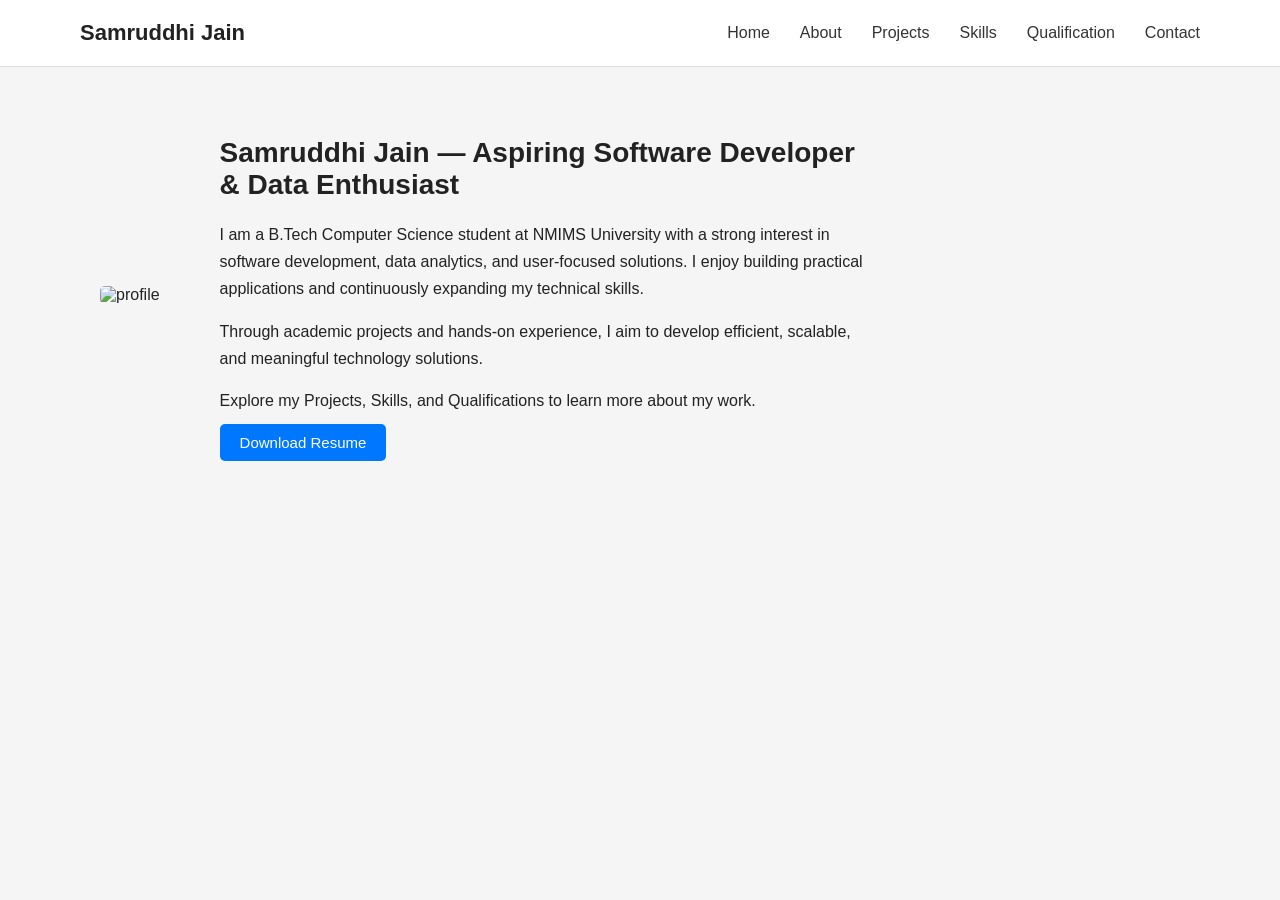
==== index.html @ 1a2d17b3 "Add files via upload" ====
<!DOCTYPE html>
<html>
<head>
<title>Samruddhi Jain Portfolio</title>
<link rel="stylesheet" href="style.css">
</head>

<body>

<!-- Navbar -->

<nav class="navbar">

<h2 class="logo">Samruddhi Jain</h2>

<ul class="nav-links">
<li><a href="index.html">Home</a></li>
<li><a href="about.html">About</a></li>
<li><a href="projects.html">Projects</a></li>
<li><a href="skills.html">Skills</a></li>
<li><a href="qualification.html">Qualification</a></li>
<li><a href="contact.html">Contact</a></li>
</ul>

</nav>


<!-- Home Section -->

<section class="home">

<div class="home-container">

<div class="profile-image">
<img src="profile.jpg" alt="profile">
</div>


<div class="intro">

<h1>Samruddhi Jain — Aspiring Software Developer & Data Enthusiast</h1>

<p>
I am a B.Tech Computer Science student at NMIMS University with a strong
interest in software development, data analytics, and user-focused solutions.
I enjoy building practical applications and continuously expanding my
technical skills.
</p>

<p>
Through academic projects and hands-on experience, I aim to develop efficient,
scalable, and meaningful technology solutions.
</p>

<p>
Explore my Projects, Skills, and Qualifications to learn more about my work.
</p>
<div class="resume-btn">

<a href="resume.pdf" download class="download-btn">
Download Resume
</a>

</div>

</div>

</div>

</section>

</body>
</html>
---- style.css ----
/* GLOBAL */

*{
margin:0;
padding:0;
box-sizing:border-box;
font-family: Arial, Helvetica, sans-serif;
}

body{
background:#f5f5f5;
color:#222;
}


/* NAVBAR */

.navbar{
display:flex;
justify-content:space-between;
align-items:center;
padding:20px 80px;
background:white;
border-bottom:1px solid #ddd;
}

.logo{
font-size:22px;
font-weight:bold;
}

.nav-links{
list-style:none;
display:flex;
gap:30px;
}

.nav-links a{
text-decoration:none;
color:#333;
font-size:16px;
transition:0.3s;
}

.nav-links a:hover{
color:#0077ff;
}



/* MAIN CONTAINER */

.container{
max-width:1000px;
margin:auto;
padding:60px 20px;
}



/* HOME SECTION */

.home{
padding:70px 100px;
}

.home-container{
display:flex;
align-items:center;
gap:60px;
}


/* PROFILE IMAGE */

.profile-image img{
width:280px;
border-radius:5px;
}



/* INTRO TEXT */

.intro{
max-width:650px;
}

.intro h1{
font-size:28px;
margin-bottom:20px;
}

.intro p{
margin-bottom:15px;
line-height:1.7;
}



/* RESUME BUTTON */

.resume-btn{
margin-top:20px;
}

.download-btn{
background:#0077ff;
color:white;
padding:10px 20px;
text-decoration:none;
border-radius:5px;
font-size:15px;
transition:0.3s;
}

.download-btn:hover{
background:#005fd1;
}



/* PROJECT GRID */

.project-grid{
display:grid;
grid-template-columns:repeat(auto-fit,minmax(300px,1fr));
gap:30px;
margin-top:30px;
}


/* PROJECT CARD */

.project-card{
background:white;
padding:25px;
border-radius:10px;
box-shadow:0 5px 15px rgba(0,0,0,0.1);
transition:0.3s;
cursor:pointer;
}

.project-card:hover{
transform:translateY(-6px);
}



/* PROJECT POPUP */

.popup{
display:none;
position:fixed;
top:0;
left:0;
width:100%;
height:100%;
background:rgba(0,0,0,0.6);
justify-content:center;
align-items:center;
}

.popup-content{
background:white;
padding:40px;
width:600px;
border-radius:10px;
box-shadow:0 10px 30px rgba(0,0,0,0.2);
}

.close{
float:right;
font-size:20px;
cursor:pointer;
}



/* SKILLS LIST */

.skills-list{
margin-top:20px;
}

.skills-list li{
margin-bottom:10px;
line-height:1.6;
}



/* CONTACT ICONS */

.contact-icons{
display:flex;
gap:40px;
font-size:40px;
margin-top:20px;
margin-bottom:20px;
}

.contact-icons a{
color:black;
text-decoration:none;
transition:0.3s;
}

.contact-icons a:hover{
color:#0077ff;
transform:scale(1.1);
}



/* QUALIFICATION SECTION */

.container h3{
margin-top:20px;
margin-bottom:10px;
}

.container p{
line-height:1.7;
margin-bottom:10px;
}



/* MOBILE RESPONSIVE */

@media(max-width:900px){

.home-container{
flex-direction:column;
text-align:center;
}

.profile-image img{
width:220px;
}

.navbar{
flex-direction:column;
gap:10px;
}

.nav-links{
flex-wrap:wrap;
justify-content:center;
}

}
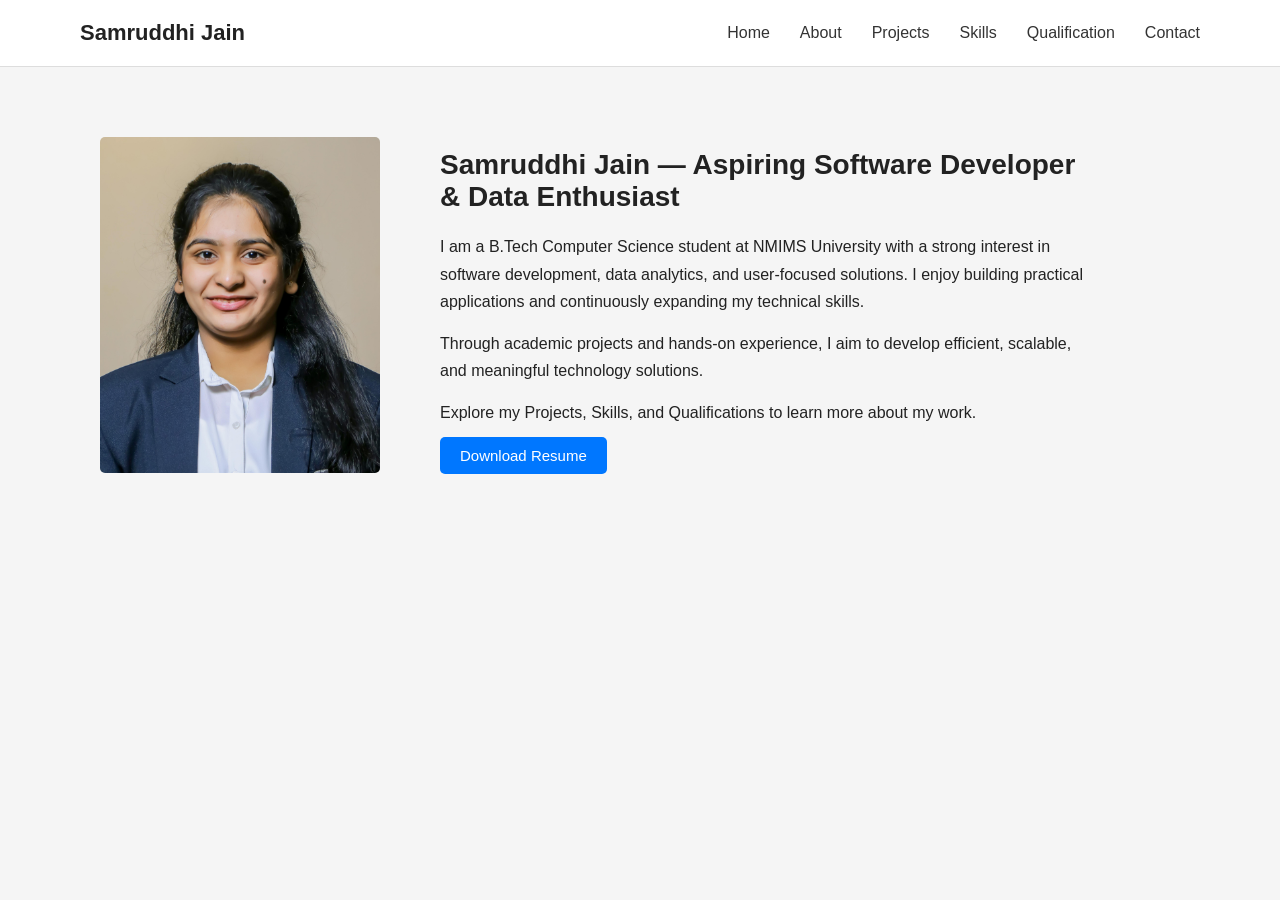
==== commit 7a86e9a2: "first commit" ====
--- a/index.html
+++ b/index.html
@@ -1,73 +1,73 @@
-<!DOCTYPE html>
-<html>
-<head>
-<title>Samruddhi Jain Portfolio</title>
-<link rel="stylesheet" href="style.css">
-</head>
-
-<body>
-
-<!-- Navbar -->
-
-<nav class="navbar">
-
-<h2 class="logo">Samruddhi Jain</h2>
-
-<ul class="nav-links">
-<li><a href="index.html">Home</a></li>
-<li><a href="about.html">About</a></li>
-<li><a href="projects.html">Projects</a></li>
-<li><a href="skills.html">Skills</a></li>
-<li><a href="qualification.html">Qualification</a></li>
-<li><a href="contact.html">Contact</a></li>
-</ul>
-
-</nav>
-
-
-<!-- Home Section -->
-
-<section class="home">
-
-<div class="home-container">
-
-<div class="profile-image">
-<img src="profile.jpg" alt="profile">
-</div>
-
-
-<div class="intro">
-
-<h1>Samruddhi Jain — Aspiring Software Developer & Data Enthusiast</h1>
-
-<p>
-I am a B.Tech Computer Science student at NMIMS University with a strong
-interest in software development, data analytics, and user-focused solutions.
-I enjoy building practical applications and continuously expanding my
-technical skills.
-</p>
-
-<p>
-Through academic projects and hands-on experience, I aim to develop efficient,
-scalable, and meaningful technology solutions.
-</p>
-
-<p>
-Explore my Projects, Skills, and Qualifications to learn more about my work.
-</p>
-<div class="resume-btn">
-
-<a href="resume.pdf" download class="download-btn">
-Download Resume
-</a>
-
-</div>
-
-</div>
-
-</div>
-
-</section>
-
-</body>
+<!DOCTYPE html>
+<html>
+<head>
+<title>Samruddhi Jain Portfolio</title>
+<link rel="stylesheet" href="style.css">
+</head>
+
+<body>
+
+<!-- Navbar -->
+
+<nav class="navbar">
+
+<h2 class="logo">Samruddhi Jain</h2>
+
+<ul class="nav-links">
+<li><a href="index.html">Home</a></li>
+<li><a href="about.html">About</a></li>
+<li><a href="projects.html">Projects</a></li>
+<li><a href="skills.html">Skills</a></li>
+<li><a href="qualification.html">Qualification</a></li>
+<li><a href="contact.html">Contact</a></li>
+</ul>
+
+</nav>
+
+
+<!-- Home Section -->
+
+<section class="home">
+
+<div class="home-container">
+
+<!-- ✅ Correct Image Placement -->
+<div class="profile-image">
+<img src="images/profile.jpg" alt="profile">
+</div>
+
+
+<div class="intro">
+
+<h1>Samruddhi Jain — Aspiring Software Developer & Data Enthusiast</h1>
+
+<p>
+I am a B.Tech Computer Science student at NMIMS University with a strong
+interest in software development, data analytics, and user-focused solutions.
+I enjoy building practical applications and continuously expanding my
+technical skills.
+</p>
+
+<p>
+Through academic projects and hands-on experience, I aim to develop efficient,
+scalable, and meaningful technology solutions.
+</p>
+
+<p>
+Explore my Projects, Skills, and Qualifications to learn more about my work.
+</p>
+
+<div class="resume-btn">
+<a href="resume.pdf" download class="download-btn">
+Download Resume
+</a>
+</div>
+
+</div>
+
+</div>
+
+</section>
+
+</body>
 </html>
--- a/style.css
+++ b/style.css
@@ -1,253 +1,253 @@
-/* GLOBAL */
-
-*{
-margin:0;
-padding:0;
-box-sizing:border-box;
-font-family: Arial, Helvetica, sans-serif;
-}
-
-body{
-background:#f5f5f5;
-color:#222;
-}
-
-
-/* NAVBAR */
-
-.navbar{
-display:flex;
-justify-content:space-between;
-align-items:center;
-padding:20px 80px;
-background:white;
-border-bottom:1px solid #ddd;
-}
-
-.logo{
-font-size:22px;
-font-weight:bold;
-}
-
-.nav-links{
-list-style:none;
-display:flex;
-gap:30px;
-}
-
-.nav-links a{
-text-decoration:none;
-color:#333;
-font-size:16px;
-transition:0.3s;
-}
-
-.nav-links a:hover{
-color:#0077ff;
-}
-
-
-
-/* MAIN CONTAINER */
-
-.container{
-max-width:1000px;
-margin:auto;
-padding:60px 20px;
-}
-
-
-
-/* HOME SECTION */
-
-.home{
-padding:70px 100px;
-}
-
-.home-container{
-display:flex;
-align-items:center;
-gap:60px;
-}
-
-
-/* PROFILE IMAGE */
-
-.profile-image img{
-width:280px;
-border-radius:5px;
-}
-
-
-
-/* INTRO TEXT */
-
-.intro{
-max-width:650px;
-}
-
-.intro h1{
-font-size:28px;
-margin-bottom:20px;
-}
-
-.intro p{
-margin-bottom:15px;
-line-height:1.7;
-}
-
-
-
-/* RESUME BUTTON */
-
-.resume-btn{
-margin-top:20px;
-}
-
-.download-btn{
-background:#0077ff;
-color:white;
-padding:10px 20px;
-text-decoration:none;
-border-radius:5px;
-font-size:15px;
-transition:0.3s;
-}
-
-.download-btn:hover{
-background:#005fd1;
-}
-
-
-
-/* PROJECT GRID */
-
-.project-grid{
-display:grid;
-grid-template-columns:repeat(auto-fit,minmax(300px,1fr));
-gap:30px;
-margin-top:30px;
-}
-
-
-/* PROJECT CARD */
-
-.project-card{
-background:white;
-padding:25px;
-border-radius:10px;
-box-shadow:0 5px 15px rgba(0,0,0,0.1);
-transition:0.3s;
-cursor:pointer;
-}
-
-.project-card:hover{
-transform:translateY(-6px);
-}
-
-
-
-/* PROJECT POPUP */
-
-.popup{
-display:none;
-position:fixed;
-top:0;
-left:0;
-width:100%;
-height:100%;
-background:rgba(0,0,0,0.6);
-justify-content:center;
-align-items:center;
-}
-
-.popup-content{
-background:white;
-padding:40px;
-width:600px;
-border-radius:10px;
-box-shadow:0 10px 30px rgba(0,0,0,0.2);
-}
-
-.close{
-float:right;
-font-size:20px;
-cursor:pointer;
-}
-
-
-
-/* SKILLS LIST */
-
-.skills-list{
-margin-top:20px;
-}
-
-.skills-list li{
-margin-bottom:10px;
-line-height:1.6;
-}
-
-
-
-/* CONTACT ICONS */
-
-.contact-icons{
-display:flex;
-gap:40px;
-font-size:40px;
-margin-top:20px;
-margin-bottom:20px;
-}
-
-.contact-icons a{
-color:black;
-text-decoration:none;
-transition:0.3s;
-}
-
-.contact-icons a:hover{
-color:#0077ff;
-transform:scale(1.1);
-}
-
-
-
-/* QUALIFICATION SECTION */
-
-.container h3{
-margin-top:20px;
-margin-bottom:10px;
-}
-
-.container p{
-line-height:1.7;
-margin-bottom:10px;
-}
-
-
-
-/* MOBILE RESPONSIVE */
-
-@media(max-width:900px){
-
-.home-container{
-flex-direction:column;
-text-align:center;
-}
-
-.profile-image img{
-width:220px;
-}
-
-.navbar{
-flex-direction:column;
-gap:10px;
-}
-
-.nav-links{
-flex-wrap:wrap;
-justify-content:center;
-}
-
+/* GLOBAL */
+
+*{
+margin:0;
+padding:0;
+box-sizing:border-box;
+font-family: Arial, Helvetica, sans-serif;
+}
+
+body{
+background:#f5f5f5;
+color:#222;
+}
+
+
+/* NAVBAR */
+
+.navbar{
+display:flex;
+justify-content:space-between;
+align-items:center;
+padding:20px 80px;
+background:white;
+border-bottom:1px solid #ddd;
+}
+
+.logo{
+font-size:22px;
+font-weight:bold;
+}
+
+.nav-links{
+list-style:none;
+display:flex;
+gap:30px;
+}
+
+.nav-links a{
+text-decoration:none;
+color:#333;
+font-size:16px;
+transition:0.3s;
+}
+
+.nav-links a:hover{
+color:#0077ff;
+}
+
+
+
+/* MAIN CONTAINER */
+
+.container{
+max-width:1000px;
+margin:auto;
+padding:60px 20px;
+}
+
+
+
+/* HOME SECTION */
+
+.home{
+padding:70px 100px;
+}
+
+.home-container{
+display:flex;
+align-items:center;
+gap:60px;
+}
+
+
+/* PROFILE IMAGE */
+
+.profile-image img{
+width:280px;
+border-radius:5px;
+}
+
+
+
+/* INTRO TEXT */
+
+.intro{
+max-width:650px;
+}
+
+.intro h1{
+font-size:28px;
+margin-bottom:20px;
+}
+
+.intro p{
+margin-bottom:15px;
+line-height:1.7;
+}
+
+
+
+/* RESUME BUTTON */
+
+.resume-btn{
+margin-top:20px;
+}
+
+.download-btn{
+background:#0077ff;
+color:white;
+padding:10px 20px;
+text-decoration:none;
+border-radius:5px;
+font-size:15px;
+transition:0.3s;
+}
+
+.download-btn:hover{
+background:#005fd1;
+}
+
+
+
+/* PROJECT GRID */
+
+.project-grid{
+display:grid;
+grid-template-columns:repeat(auto-fit,minmax(300px,1fr));
+gap:30px;
+margin-top:30px;
+}
+
+
+/* PROJECT CARD */
+
+.project-card{
+background:white;
+padding:25px;
+border-radius:10px;
+box-shadow:0 5px 15px rgba(0,0,0,0.1);
+transition:0.3s;
+cursor:pointer;
+}
+
+.project-card:hover{
+transform:translateY(-6px);
+}
+
+
+
+/* PROJECT POPUP */
+
+.popup{
+display:none;
+position:fixed;
+top:0;
+left:0;
+width:100%;
+height:100%;
+background:rgba(0,0,0,0.6);
+justify-content:center;
+align-items:center;
+}
+
+.popup-content{
+background:white;
+padding:40px;
+width:600px;
+border-radius:10px;
+box-shadow:0 10px 30px rgba(0,0,0,0.2);
+}
+
+.close{
+float:right;
+font-size:20px;
+cursor:pointer;
+}
+
+
+
+/* SKILLS LIST */
+
+.skills-list{
+margin-top:20px;
+}
+
+.skills-list li{
+margin-bottom:10px;
+line-height:1.6;
+}
+
+
+
+/* CONTACT ICONS */
+
+.contact-icons{
+display:flex;
+gap:40px;
+font-size:40px;
+margin-top:20px;
+margin-bottom:20px;
+}
+
+.contact-icons a{
+color:black;
+text-decoration:none;
+transition:0.3s;
+}
+
+.contact-icons a:hover{
+color:#0077ff;
+transform:scale(1.1);
+}
+
+
+
+/* QUALIFICATION SECTION */
+
+.container h3{
+margin-top:20px;
+margin-bottom:10px;
+}
+
+.container p{
+line-height:1.7;
+margin-bottom:10px;
+}
+
+
+
+/* MOBILE RESPONSIVE */
+
+@media(max-width:900px){
+
+.home-container{
+flex-direction:column;
+text-align:center;
+}
+
+.profile-image img{
+width:220px;
+}
+
+.navbar{
+flex-direction:column;
+gap:10px;
+}
+
+.nav-links{
+flex-wrap:wrap;
+justify-content:center;
+}
+
 }
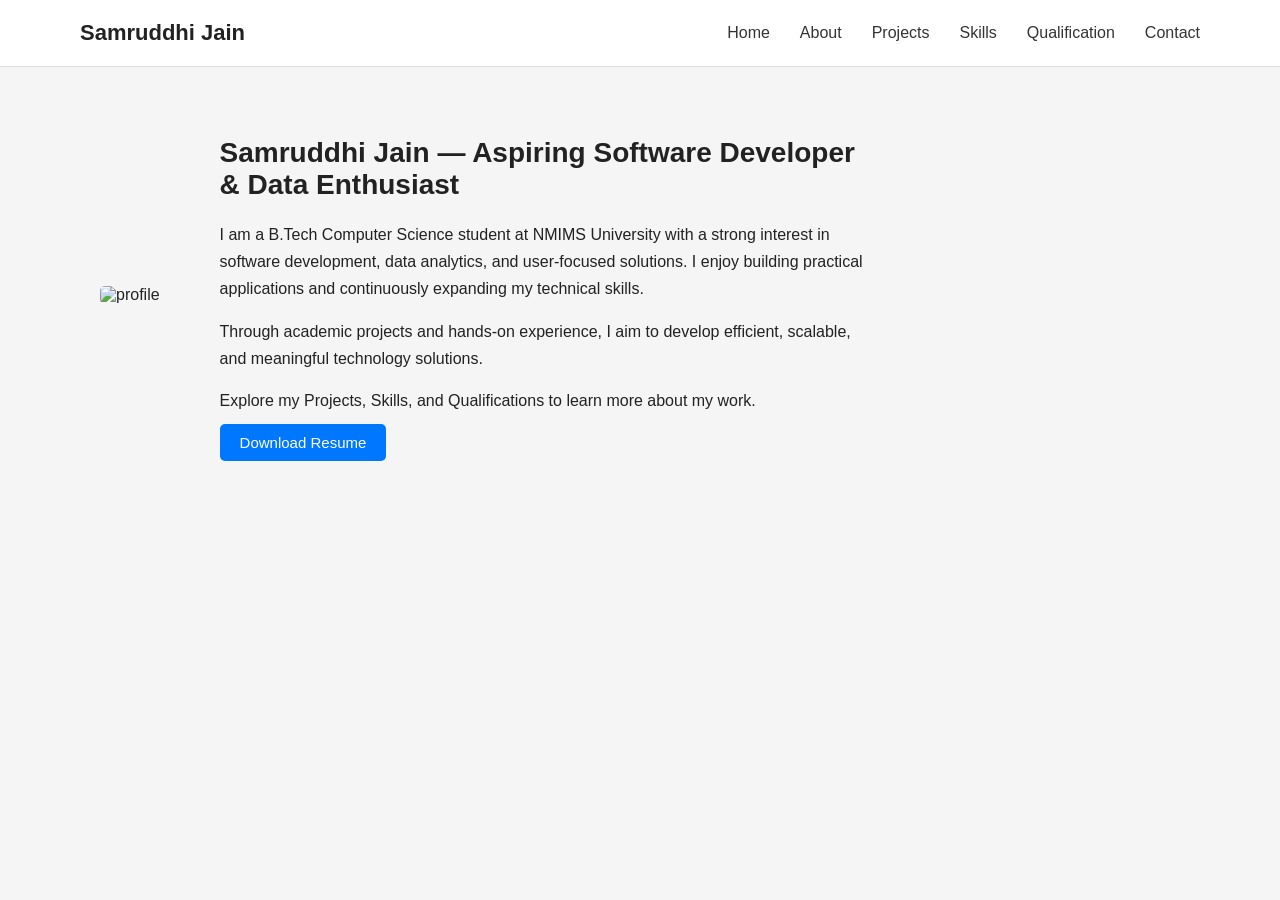
==== commit 61fdc058: "Merge branch 'main' of https://github.com/samruddhijain1/portfolio" ====
--- a/index.html
+++ b/index.html
@@ -1,73 +1,73 @@
-<!DOCTYPE html>
-<html>
-<head>
-<title>Samruddhi Jain Portfolio</title>
-<link rel="stylesheet" href="style.css">
-</head>
-
-<body>
-
-<!-- Navbar -->
-
-<nav class="navbar">
-
-<h2 class="logo">Samruddhi Jain</h2>
-
-<ul class="nav-links">
-<li><a href="index.html">Home</a></li>
-<li><a href="about.html">About</a></li>
-<li><a href="projects.html">Projects</a></li>
-<li><a href="skills.html">Skills</a></li>
-<li><a href="qualification.html">Qualification</a></li>
-<li><a href="contact.html">Contact</a></li>
-</ul>
-
-</nav>
-
-
-<!-- Home Section -->
-
-<section class="home">
-
-<div class="home-container">
-
-<!-- ✅ Correct Image Placement -->
-<div class="profile-image">
-<img src="images/profile.jpg" alt="profile">
-</div>
-
-
-<div class="intro">
-
-<h1>Samruddhi Jain — Aspiring Software Developer & Data Enthusiast</h1>
-
-<p>
-I am a B.Tech Computer Science student at NMIMS University with a strong
-interest in software development, data analytics, and user-focused solutions.
-I enjoy building practical applications and continuously expanding my
-technical skills.
-</p>
-
-<p>
-Through academic projects and hands-on experience, I aim to develop efficient,
-scalable, and meaningful technology solutions.
-</p>
-
-<p>
-Explore my Projects, Skills, and Qualifications to learn more about my work.
-</p>
-
-<div class="resume-btn">
-<a href="resume.pdf" download class="download-btn">
-Download Resume
-</a>
-</div>
-
-</div>
-
-</div>
-
-</section>
-
-</body>
+<!DOCTYPE html>
+<html>
+<head>
+<title>Samruddhi Jain Portfolio</title>
+<link rel="stylesheet" href="style.css">
+</head>
+
+<body>
+
+<!-- Navbar -->
+
+<nav class="navbar">
+
+<h2 class="logo">Samruddhi Jain</h2>
+
+<ul class="nav-links">
+<li><a href="index.html">Home</a></li>
+<li><a href="about.html">About</a></li>
+<li><a href="projects.html">Projects</a></li>
+<li><a href="skills.html">Skills</a></li>
+<li><a href="qualification.html">Qualification</a></li>
+<li><a href="contact.html">Contact</a></li>
+</ul>
+
+</nav>
+
+
+<!-- Home Section -->
+
+<section class="home">
+
+<div class="home-container">
+
+<div class="profile-image">
+<img src="profile.jpg" alt="profile">
+</div>
+
+
+<div class="intro">
+
+<h1>Samruddhi Jain — Aspiring Software Developer & Data Enthusiast</h1>
+
+<p>
+I am a B.Tech Computer Science student at NMIMS University with a strong
+interest in software development, data analytics, and user-focused solutions.
+I enjoy building practical applications and continuously expanding my
+technical skills.
+</p>
+
+<p>
+Through academic projects and hands-on experience, I aim to develop efficient,
+scalable, and meaningful technology solutions.
+</p>
+
+<p>
+Explore my Projects, Skills, and Qualifications to learn more about my work.
+</p>
+<div class="resume-btn">
+
+<a href="resume.pdf" download class="download-btn">
+Download Resume
+</a>
+
+</div>
+
+</div>
+
+</div>
+
+</section>
+
+</body>
 </html>
--- a/style.css
+++ b/style.css
@@ -1,253 +1,253 @@
-/* GLOBAL */
-
-*{
-margin:0;
-padding:0;
-box-sizing:border-box;
-font-family: Arial, Helvetica, sans-serif;
-}
-
-body{
-background:#f5f5f5;
-color:#222;
-}
-
-
-/* NAVBAR */
-
-.navbar{
-display:flex;
-justify-content:space-between;
-align-items:center;
-padding:20px 80px;
-background:white;
-border-bottom:1px solid #ddd;
-}
-
-.logo{
-font-size:22px;
-font-weight:bold;
-}
-
-.nav-links{
-list-style:none;
-display:flex;
-gap:30px;
-}
-
-.nav-links a{
-text-decoration:none;
-color:#333;
-font-size:16px;
-transition:0.3s;
-}
-
-.nav-links a:hover{
-color:#0077ff;
-}
-
-
-
-/* MAIN CONTAINER */
-
-.container{
-max-width:1000px;
-margin:auto;
-padding:60px 20px;
-}
-
-
-
-/* HOME SECTION */
-
-.home{
-padding:70px 100px;
-}
-
-.home-container{
-display:flex;
-align-items:center;
-gap:60px;
-}
-
-
-/* PROFILE IMAGE */
-
-.profile-image img{
-width:280px;
-border-radius:5px;
-}
-
-
-
-/* INTRO TEXT */
-
-.intro{
-max-width:650px;
-}
-
-.intro h1{
-font-size:28px;
-margin-bottom:20px;
-}
-
-.intro p{
-margin-bottom:15px;
-line-height:1.7;
-}
-
-
-
-/* RESUME BUTTON */
-
-.resume-btn{
-margin-top:20px;
-}
-
-.download-btn{
-background:#0077ff;
-color:white;
-padding:10px 20px;
-text-decoration:none;
-border-radius:5px;
-font-size:15px;
-transition:0.3s;
-}
-
-.download-btn:hover{
-background:#005fd1;
-}
-
-
-
-/* PROJECT GRID */
-
-.project-grid{
-display:grid;
-grid-template-columns:repeat(auto-fit,minmax(300px,1fr));
-gap:30px;
-margin-top:30px;
-}
-
-
-/* PROJECT CARD */
-
-.project-card{
-background:white;
-padding:25px;
-border-radius:10px;
-box-shadow:0 5px 15px rgba(0,0,0,0.1);
-transition:0.3s;
-cursor:pointer;
-}
-
-.project-card:hover{
-transform:translateY(-6px);
-}
-
-
-
-/* PROJECT POPUP */
-
-.popup{
-display:none;
-position:fixed;
-top:0;
-left:0;
-width:100%;
-height:100%;
-background:rgba(0,0,0,0.6);
-justify-content:center;
-align-items:center;
-}
-
-.popup-content{
-background:white;
-padding:40px;
-width:600px;
-border-radius:10px;
-box-shadow:0 10px 30px rgba(0,0,0,0.2);
-}
-
-.close{
-float:right;
-font-size:20px;
-cursor:pointer;
-}
-
-
-
-/* SKILLS LIST */
-
-.skills-list{
-margin-top:20px;
-}
-
-.skills-list li{
-margin-bottom:10px;
-line-height:1.6;
-}
-
-
-
-/* CONTACT ICONS */
-
-.contact-icons{
-display:flex;
-gap:40px;
-font-size:40px;
-margin-top:20px;
-margin-bottom:20px;
-}
-
-.contact-icons a{
-color:black;
-text-decoration:none;
-transition:0.3s;
-}
-
-.contact-icons a:hover{
-color:#0077ff;
-transform:scale(1.1);
-}
-
-
-
-/* QUALIFICATION SECTION */
-
-.container h3{
-margin-top:20px;
-margin-bottom:10px;
-}
-
-.container p{
-line-height:1.7;
-margin-bottom:10px;
-}
-
-
-
-/* MOBILE RESPONSIVE */
-
-@media(max-width:900px){
-
-.home-container{
-flex-direction:column;
-text-align:center;
-}
-
-.profile-image img{
-width:220px;
-}
-
-.navbar{
-flex-direction:column;
-gap:10px;
-}
-
-.nav-links{
-flex-wrap:wrap;
-justify-content:center;
-}
-
+/* GLOBAL */
+
+*{
+margin:0;
+padding:0;
+box-sizing:border-box;
+font-family: Arial, Helvetica, sans-serif;
+}
+
+body{
+background:#f5f5f5;
+color:#222;
+}
+
+
+/* NAVBAR */
+
+.navbar{
+display:flex;
+justify-content:space-between;
+align-items:center;
+padding:20px 80px;
+background:white;
+border-bottom:1px solid #ddd;
+}
+
+.logo{
+font-size:22px;
+font-weight:bold;
+}
+
+.nav-links{
+list-style:none;
+display:flex;
+gap:30px;
+}
+
+.nav-links a{
+text-decoration:none;
+color:#333;
+font-size:16px;
+transition:0.3s;
+}
+
+.nav-links a:hover{
+color:#0077ff;
+}
+
+
+
+/* MAIN CONTAINER */
+
+.container{
+max-width:1000px;
+margin:auto;
+padding:60px 20px;
+}
+
+
+
+/* HOME SECTION */
+
+.home{
+padding:70px 100px;
+}
+
+.home-container{
+display:flex;
+align-items:center;
+gap:60px;
+}
+
+
+/* PROFILE IMAGE */
+
+.profile-image img{
+width:280px;
+border-radius:5px;
+}
+
+
+
+/* INTRO TEXT */
+
+.intro{
+max-width:650px;
+}
+
+.intro h1{
+font-size:28px;
+margin-bottom:20px;
+}
+
+.intro p{
+margin-bottom:15px;
+line-height:1.7;
+}
+
+
+
+/* RESUME BUTTON */
+
+.resume-btn{
+margin-top:20px;
+}
+
+.download-btn{
+background:#0077ff;
+color:white;
+padding:10px 20px;
+text-decoration:none;
+border-radius:5px;
+font-size:15px;
+transition:0.3s;
+}
+
+.download-btn:hover{
+background:#005fd1;
+}
+
+
+
+/* PROJECT GRID */
+
+.project-grid{
+display:grid;
+grid-template-columns:repeat(auto-fit,minmax(300px,1fr));
+gap:30px;
+margin-top:30px;
+}
+
+
+/* PROJECT CARD */
+
+.project-card{
+background:white;
+padding:25px;
+border-radius:10px;
+box-shadow:0 5px 15px rgba(0,0,0,0.1);
+transition:0.3s;
+cursor:pointer;
+}
+
+.project-card:hover{
+transform:translateY(-6px);
+}
+
+
+
+/* PROJECT POPUP */
+
+.popup{
+display:none;
+position:fixed;
+top:0;
+left:0;
+width:100%;
+height:100%;
+background:rgba(0,0,0,0.6);
+justify-content:center;
+align-items:center;
+}
+
+.popup-content{
+background:white;
+padding:40px;
+width:600px;
+border-radius:10px;
+box-shadow:0 10px 30px rgba(0,0,0,0.2);
+}
+
+.close{
+float:right;
+font-size:20px;
+cursor:pointer;
+}
+
+
+
+/* SKILLS LIST */
+
+.skills-list{
+margin-top:20px;
+}
+
+.skills-list li{
+margin-bottom:10px;
+line-height:1.6;
+}
+
+
+
+/* CONTACT ICONS */
+
+.contact-icons{
+display:flex;
+gap:40px;
+font-size:40px;
+margin-top:20px;
+margin-bottom:20px;
+}
+
+.contact-icons a{
+color:black;
+text-decoration:none;
+transition:0.3s;
+}
+
+.contact-icons a:hover{
+color:#0077ff;
+transform:scale(1.1);
+}
+
+
+
+/* QUALIFICATION SECTION */
+
+.container h3{
+margin-top:20px;
+margin-bottom:10px;
+}
+
+.container p{
+line-height:1.7;
+margin-bottom:10px;
+}
+
+
+
+/* MOBILE RESPONSIVE */
+
+@media(max-width:900px){
+
+.home-container{
+flex-direction:column;
+text-align:center;
+}
+
+.profile-image img{
+width:220px;
+}
+
+.navbar{
+flex-direction:column;
+gap:10px;
+}
+
+.nav-links{
+flex-wrap:wrap;
+justify-content:center;
+}
+
 }
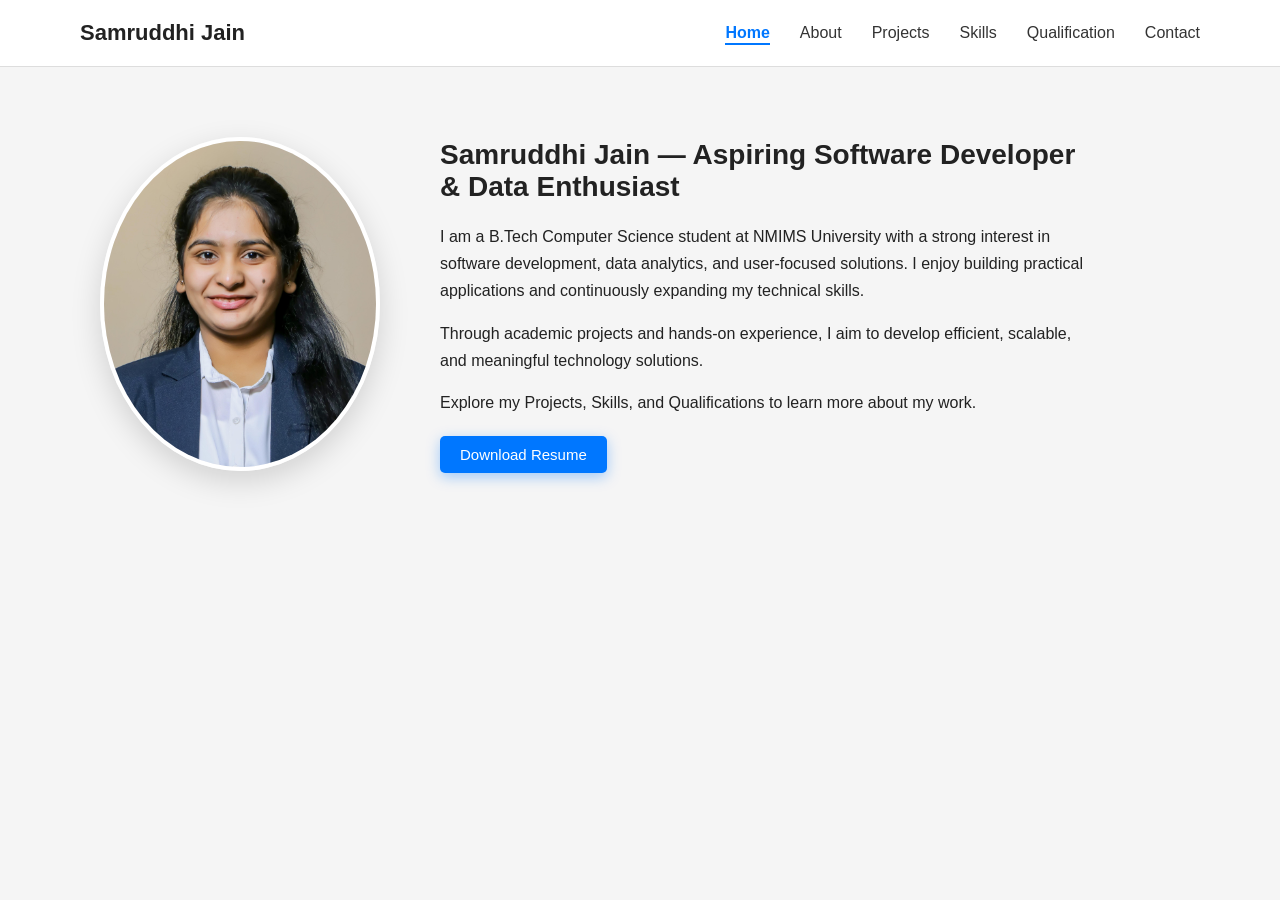
==== commit c1043340: "Reorganized project structure and updated portfolio" ====
--- a/index.html
+++ b/index.html
@@ -3,6 +3,7 @@
 <head>
 <title>Samruddhi Jain Portfolio</title>
 <link rel="stylesheet" href="style.css">
+<meta name="viewport" content="width=device-width, initial-scale=1.0">
 </head>
 
 <body>
@@ -69,5 +70,6 @@
 
 </section>
 
+<script src="script.js"></script>
 </body>
 </html>
--- a/style.css
+++ b/style.css
@@ -7,9 +7,27 @@
 font-family: Arial, Helvetica, sans-serif;
 }
 
+html{
+scroll-behavior:smooth;
+}
+
 body{
 background:#f5f5f5;
 color:#222;
+}
+
+
+/* ===== SCROLL REVEAL ANIMATION ===== */
+
+.reveal{
+opacity:0;
+transform:translateY(30px);
+transition:opacity 0.6s ease, transform 0.6s ease;
+}
+
+.reveal.show{
+opacity:1;
+transform:translateY(0);
 }
 
 
@@ -22,6 +40,20 @@
 padding:20px 80px;
 background:white;
 border-bottom:1px solid #ddd;
+position:sticky;
+top:0;
+z-index:100;
+opacity:0;
+transform:translateY(-20px);
+}
+
+.navbar.nav-animate{
+animation:navDrop 0.6s ease forwards;
+}
+
+@keyframes navDrop{
+from{opacity:0; transform:translateY(-20px);}
+to{opacity:1; transform:translateY(0);}
 }
 
 .logo{
@@ -36,14 +68,37 @@
 }
 
 .nav-links a{
+position:relative;
 text-decoration:none;
 color:#333;
 font-size:16px;
-transition:0.3s;
+transition:color 0.3s;
+padding-bottom:4px;
+}
+
+.nav-links a::after{
+content:"";
+position:absolute;
+left:0;
+bottom:0;
+width:0%;
+height:2px;
+background:#0077ff;
+transition:width 0.3s ease;
 }
 
 .nav-links a:hover{
 color:#0077ff;
+}
+
+.nav-links a:hover::after,
+.nav-links a.active-link::after{
+width:100%;
+}
+
+.nav-links a.active-link{
+color:#0077ff;
+font-weight:bold;
 }
 
 
@@ -54,6 +109,12 @@
 max-width:1000px;
 margin:auto;
 padding:60px 20px;
+opacity:0;
+animation:fadeInUp 0.7s ease forwards;
+}
+
+.container h1{
+margin-bottom:10px;
 }
 
 
@@ -73,9 +134,34 @@
 
 /* PROFILE IMAGE */
 
+.profile-image{
+opacity:0;
+transform:scale(0.85);
+animation:profilePop 0.8s ease forwards 0.15s;
+}
+
 .profile-image img{
 width:280px;
-border-radius:5px;
+border-radius:50%;
+border:4px solid white;
+box-shadow:0 10px 30px rgba(0,0,0,0.15);
+animation:floatImg 4s ease-in-out infinite;
+transition:transform 0.4s ease, box-shadow 0.4s ease;
+}
+
+.profile-image img:hover{
+transform:scale(1.05) rotate(1deg);
+box-shadow:0 15px 35px rgba(0,119,255,0.25);
+}
+
+@keyframes profilePop{
+from{opacity:0; transform:scale(0.85);}
+to{opacity:1; transform:scale(1);}
+}
+
+@keyframes floatImg{
+0%,100%{transform:translateY(0);}
+50%{transform:translateY(-10px);}
 }
 
 
@@ -84,6 +170,8 @@
 
 .intro{
 max-width:650px;
+opacity:0;
+animation:fadeInUp 0.8s ease forwards 0.3s;
 }
 
 .intro h1{
@@ -96,6 +184,11 @@
 line-height:1.7;
 }
 
+@keyframes fadeInUp{
+from{opacity:0; transform:translateY(20px);}
+to{opacity:1; transform:translateY(0);}
+}
+
 
 
 /* RESUME BUTTON */
@@ -105,17 +198,25 @@
 }
 
 .download-btn{
+display:inline-block;
 background:#0077ff;
 color:white;
 padding:10px 20px;
 text-decoration:none;
 border-radius:5px;
 font-size:15px;
-transition:0.3s;
+transition:transform 0.3s ease, box-shadow 0.3s ease, background 0.3s ease;
+box-shadow:0 4px 14px rgba(0,119,255,0.35);
 }
 
 .download-btn:hover{
 background:#005fd1;
+transform:translateY(-3px);
+box-shadow:0 8px 20px rgba(0,119,255,0.45);
+}
+
+.download-btn:active{
+transform:translateY(0);
 }
 
 
@@ -137,12 +238,21 @@
 padding:25px;
 border-radius:10px;
 box-shadow:0 5px 15px rgba(0,0,0,0.1);
-transition:0.3s;
+transition:transform 0.3s ease, box-shadow 0.3s ease;
 cursor:pointer;
 }
 
 .project-card:hover{
-transform:translateY(-6px);
+transform:translateY(-8px);
+box-shadow:0 15px 30px rgba(0,0,0,0.15);
+}
+
+.project-card h3{
+transition:color 0.3s ease;
+}
+
+.project-card:hover h3{
+color:#0077ff;
 }
 
 
@@ -159,20 +269,39 @@
 background:rgba(0,0,0,0.6);
 justify-content:center;
 align-items:center;
+opacity:0;
+transition:opacity 0.25s ease;
+}
+
+.popup.active{
+opacity:1;
 }
 
 .popup-content{
 background:white;
 padding:40px;
 width:600px;
+max-width:90%;
 border-radius:10px;
 box-shadow:0 10px 30px rgba(0,0,0,0.2);
+transform:translateY(-30px) scale(0.96);
+transition:transform 0.3s ease;
+}
+
+.popup.active .popup-content{
+transform:translateY(0) scale(1);
 }
 
 .close{
 float:right;
 font-size:20px;
 cursor:pointer;
+transition:color 0.3s ease, transform 0.3s ease;
+}
+
+.close:hover{
+color:#ff3b3b;
+transform:rotate(90deg);
 }
 
 
@@ -186,6 +315,46 @@
 .skills-list li{
 margin-bottom:10px;
 line-height:1.6;
+}
+
+
+/* SKILL BADGES */
+
+.skill-group{
+margin-bottom:35px;
+}
+
+.skill-group h3{
+margin-bottom:15px;
+}
+
+.badge-grid{
+display:flex;
+flex-wrap:wrap;
+gap:12px;
+}
+
+.badge{
+background:white;
+padding:10px 18px;
+border-radius:30px;
+font-size:14px;
+box-shadow:0 3px 10px rgba(0,0,0,0.08);
+transition:transform 0.3s ease, box-shadow 0.3s ease, background 0.3s ease, color 0.3s ease;
+opacity:0;
+transform:translateY(15px);
+animation:badgeIn 0.5s ease forwards;
+}
+
+.badge:hover{
+background:#0077ff;
+color:white;
+transform:translateY(-4px) scale(1.05);
+box-shadow:0 8px 18px rgba(0,119,255,0.3);
+}
+
+@keyframes badgeIn{
+to{opacity:1; transform:translateY(0);}
 }
 
 
@@ -201,14 +370,17 @@
 }
 
 .contact-icons a{
+display:inline-block;
 color:black;
 text-decoration:none;
-transition:0.3s;
+transition:transform 0.3s ease, color 0.3s ease;
+opacity:0;
+animation:badgeIn 0.5s ease forwards;
 }
 
 .contact-icons a:hover{
 color:#0077ff;
-transform:scale(1.1);
+transform:scale(1.2) translateY(-4px);
 }
 
 
@@ -226,6 +398,53 @@
 }
 
 
+/* TIMELINE */
+
+.timeline{
+position:relative;
+margin-top:30px;
+padding-left:30px;
+border-left:3px solid #0077ff33;
+}
+
+.timeline-item{
+position:relative;
+margin-bottom:45px;
+padding-left:20px;
+}
+
+.timeline-item::before{
+content:"";
+position:absolute;
+left:-38px;
+top:4px;
+width:16px;
+height:16px;
+background:#0077ff;
+border-radius:50%;
+box-shadow:0 0 0 4px #ffffff, 0 0 0 5px #0077ff33;
+transition:transform 0.3s ease;
+}
+
+.timeline-item:hover::before{
+transform:scale(1.3);
+}
+
+.timeline-item h3{
+margin-top:0;
+}
+
+.timeline-item .badge{
+animation:none;
+opacity:1;
+transform:none;
+background:#eaf3ff;
+color:#0077ff;
+margin-top:6px;
+display:inline-block;
+}
+
+
 
 /* MOBILE RESPONSIVE */
 
@@ -250,4 +469,16 @@
 justify-content:center;
 }
 
+.badge-grid{
+justify-content:center;
+}
+
+.timeline{
+padding-left:20px;
+}
+
+.timeline-item::before{
+left:-28px;
+}
+
 }
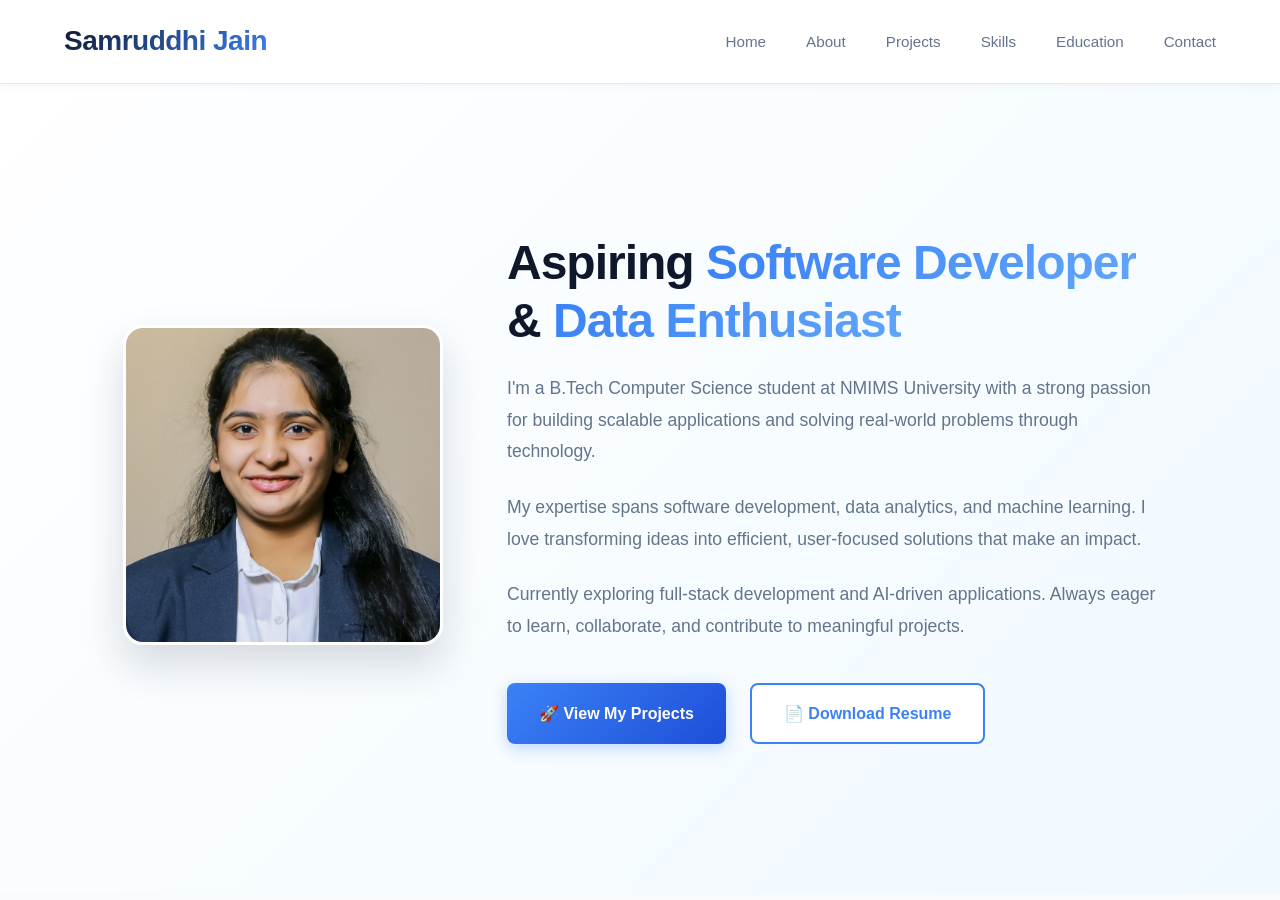
==== commit 7b457c66: "Updated portfolio with new projects and design" ====
--- a/index.html
+++ b/index.html
@@ -1,75 +1,62 @@
-<!DOCTYPE html>
-<html>
-<head>
-<title>Samruddhi Jain Portfolio</title>
-<link rel="stylesheet" href="style.css">
-<meta name="viewport" content="width=device-width, initial-scale=1.0">
-</head>
-
-<body>
-
-<!-- Navbar -->
-
-<nav class="navbar">
-
-<h2 class="logo">Samruddhi Jain</h2>
-
-<ul class="nav-links">
-<li><a href="index.html">Home</a></li>
-<li><a href="about.html">About</a></li>
-<li><a href="projects.html">Projects</a></li>
-<li><a href="skills.html">Skills</a></li>
-<li><a href="qualification.html">Qualification</a></li>
-<li><a href="contact.html">Contact</a></li>
-</ul>
-
-</nav>
-
-
-<!-- Home Section -->
-
-<section class="home">
-
-<div class="home-container">
-
-<div class="profile-image">
-<img src="profile.jpg" alt="profile">
-</div>
-
-
-<div class="intro">
-
-<h1>Samruddhi Jain — Aspiring Software Developer & Data Enthusiast</h1>
-
-<p>
-I am a B.Tech Computer Science student at NMIMS University with a strong
-interest in software development, data analytics, and user-focused solutions.
-I enjoy building practical applications and continuously expanding my
-technical skills.
-</p>
-
-<p>
-Through academic projects and hands-on experience, I aim to develop efficient,
-scalable, and meaningful technology solutions.
-</p>
-
-<p>
-Explore my Projects, Skills, and Qualifications to learn more about my work.
-</p>
-<div class="resume-btn">
-
-<a href="resume.pdf" download class="download-btn">
-Download Resume
-</a>
-
-</div>
-
-</div>
-
-</div>
-
-</section>
-
-<script src="script.js"></script>
-</body>
-</html>+<!DOCTYPE html>
+<html lang="en">
+<head>
+  <meta charset="UTF-8">
+  <meta name="viewport" content="width=device-width, initial-scale=1.0">
+  <title>Samruddhi Jain - Software Developer & Data Enthusiast</title>
+  <link rel="stylesheet" href="style.css">
+</head>
+<body>
+
+<!-- Navbar -->
+<nav class="navbar">
+  <h2 class="logo">Samruddhi Jain</h2>
+  
+  <ul class="nav-links">
+    <li><a href="index.html">Home</a></li>
+    <li><a href="about.html">About</a></li>
+    <li><a href="projects.html">Projects</a></li>
+    <li><a href="skills.html">Skills</a></li>
+    <li><a href="qualification.html">Education</a></li>
+    <li><a href="contact.html">Contact</a></li>
+  </ul>
+</nav>
+
+<!-- Hero Section -->
+<section class="home">
+  <div class="home-container">
+    
+    <div class="profile-image">
+      <img src="profile.jpg" alt="Samruddhi Jain Profile">
+    </div>
+
+    <div class="intro">
+      <h1>Aspiring <span class="highlight">Software Developer</span> & <span class="highlight">Data Enthusiast</span></h1>
+
+      <p>
+        I'm a B.Tech Computer Science student at NMIMS University with a strong passion for building scalable applications and solving real-world problems through technology.
+      </p>
+
+      <p>
+        My expertise spans software development, data analytics, and machine learning. I love transforming ideas into efficient, user-focused solutions that make an impact.
+      </p>
+
+      <p>
+        Currently exploring full-stack development and AI-driven applications. Always eager to learn, collaborate, and contribute to meaningful projects.
+      </p>
+
+      <div class="cta-buttons">
+        <a href="projects.html" class="btn btn-primary">
+          🚀 View My Projects
+        </a>
+        <a href="resume.pdf" download class="btn btn-secondary">
+          📄 Download Resume
+        </a>
+      </div>
+    </div>
+
+  </div>
+</section>
+
+</body>
+</html>
--- a/style.css
+++ b/style.css
@@ -1,484 +1,914 @@
-/* GLOBAL */
-
-*{
-margin:0;
-padding:0;
-box-sizing:border-box;
-font-family: Arial, Helvetica, sans-serif;
-}
-
-html{
-scroll-behavior:smooth;
-}
-
-body{
-background:#f5f5f5;
-color:#222;
-}
-
-
-/* ===== SCROLL REVEAL ANIMATION ===== */
-
-.reveal{
-opacity:0;
-transform:translateY(30px);
-transition:opacity 0.6s ease, transform 0.6s ease;
-}
-
-.reveal.show{
-opacity:1;
-transform:translateY(0);
-}
-
-
-/* NAVBAR */
-
-.navbar{
-display:flex;
-justify-content:space-between;
-align-items:center;
-padding:20px 80px;
-background:white;
-border-bottom:1px solid #ddd;
-position:sticky;
-top:0;
-z-index:100;
-opacity:0;
-transform:translateY(-20px);
-}
-
-.navbar.nav-animate{
-animation:navDrop 0.6s ease forwards;
-}
-
-@keyframes navDrop{
-from{opacity:0; transform:translateY(-20px);}
-to{opacity:1; transform:translateY(0);}
-}
-
-.logo{
-font-size:22px;
-font-weight:bold;
-}
-
-.nav-links{
-list-style:none;
-display:flex;
-gap:30px;
-}
-
-.nav-links a{
-position:relative;
-text-decoration:none;
-color:#333;
-font-size:16px;
-transition:color 0.3s;
-padding-bottom:4px;
-}
-
-.nav-links a::after{
-content:"";
-position:absolute;
-left:0;
-bottom:0;
-width:0%;
-height:2px;
-background:#0077ff;
-transition:width 0.3s ease;
-}
-
-.nav-links a:hover{
-color:#0077ff;
-}
-
-.nav-links a:hover::after,
-.nav-links a.active-link::after{
-width:100%;
-}
-
-.nav-links a.active-link{
-color:#0077ff;
-font-weight:bold;
-}
-
-
-
-/* MAIN CONTAINER */
-
-.container{
-max-width:1000px;
-margin:auto;
-padding:60px 20px;
-opacity:0;
-animation:fadeInUp 0.7s ease forwards;
-}
-
-.container h1{
-margin-bottom:10px;
-}
-
-
-
-/* HOME SECTION */
-
-.home{
-padding:70px 100px;
-}
-
-.home-container{
-display:flex;
-align-items:center;
-gap:60px;
-}
-
-
-/* PROFILE IMAGE */
-
-.profile-image{
-opacity:0;
-transform:scale(0.85);
-animation:profilePop 0.8s ease forwards 0.15s;
-}
-
-.profile-image img{
-width:280px;
-border-radius:50%;
-border:4px solid white;
-box-shadow:0 10px 30px rgba(0,0,0,0.15);
-animation:floatImg 4s ease-in-out infinite;
-transition:transform 0.4s ease, box-shadow 0.4s ease;
-}
-
-.profile-image img:hover{
-transform:scale(1.05) rotate(1deg);
-box-shadow:0 15px 35px rgba(0,119,255,0.25);
-}
-
-@keyframes profilePop{
-from{opacity:0; transform:scale(0.85);}
-to{opacity:1; transform:scale(1);}
-}
-
-@keyframes floatImg{
-0%,100%{transform:translateY(0);}
-50%{transform:translateY(-10px);}
-}
-
-
-
-/* INTRO TEXT */
-
-.intro{
-max-width:650px;
-opacity:0;
-animation:fadeInUp 0.8s ease forwards 0.3s;
-}
-
-.intro h1{
-font-size:28px;
-margin-bottom:20px;
-}
-
-.intro p{
-margin-bottom:15px;
-line-height:1.7;
-}
-
-@keyframes fadeInUp{
-from{opacity:0; transform:translateY(20px);}
-to{opacity:1; transform:translateY(0);}
-}
-
-
-
-/* RESUME BUTTON */
-
-.resume-btn{
-margin-top:20px;
-}
-
-.download-btn{
-display:inline-block;
-background:#0077ff;
-color:white;
-padding:10px 20px;
-text-decoration:none;
-border-radius:5px;
-font-size:15px;
-transition:transform 0.3s ease, box-shadow 0.3s ease, background 0.3s ease;
-box-shadow:0 4px 14px rgba(0,119,255,0.35);
-}
-
-.download-btn:hover{
-background:#005fd1;
-transform:translateY(-3px);
-box-shadow:0 8px 20px rgba(0,119,255,0.45);
-}
-
-.download-btn:active{
-transform:translateY(0);
-}
-
-
-
-/* PROJECT GRID */
-
-.project-grid{
-display:grid;
-grid-template-columns:repeat(auto-fit,minmax(300px,1fr));
-gap:30px;
-margin-top:30px;
-}
-
-
-/* PROJECT CARD */
-
-.project-card{
-background:white;
-padding:25px;
-border-radius:10px;
-box-shadow:0 5px 15px rgba(0,0,0,0.1);
-transition:transform 0.3s ease, box-shadow 0.3s ease;
-cursor:pointer;
-}
-
-.project-card:hover{
-transform:translateY(-8px);
-box-shadow:0 15px 30px rgba(0,0,0,0.15);
-}
-
-.project-card h3{
-transition:color 0.3s ease;
-}
-
-.project-card:hover h3{
-color:#0077ff;
-}
-
-
-
-/* PROJECT POPUP */
-
-.popup{
-display:none;
-position:fixed;
-top:0;
-left:0;
-width:100%;
-height:100%;
-background:rgba(0,0,0,0.6);
-justify-content:center;
-align-items:center;
-opacity:0;
-transition:opacity 0.25s ease;
-}
-
-.popup.active{
-opacity:1;
-}
-
-.popup-content{
-background:white;
-padding:40px;
-width:600px;
-max-width:90%;
-border-radius:10px;
-box-shadow:0 10px 30px rgba(0,0,0,0.2);
-transform:translateY(-30px) scale(0.96);
-transition:transform 0.3s ease;
-}
-
-.popup.active .popup-content{
-transform:translateY(0) scale(1);
-}
-
-.close{
-float:right;
-font-size:20px;
-cursor:pointer;
-transition:color 0.3s ease, transform 0.3s ease;
-}
-
-.close:hover{
-color:#ff3b3b;
-transform:rotate(90deg);
-}
-
-
-
-/* SKILLS LIST */
-
-.skills-list{
-margin-top:20px;
-}
-
-.skills-list li{
-margin-bottom:10px;
-line-height:1.6;
-}
-
-
-/* SKILL BADGES */
-
-.skill-group{
-margin-bottom:35px;
-}
-
-.skill-group h3{
-margin-bottom:15px;
-}
-
-.badge-grid{
-display:flex;
-flex-wrap:wrap;
-gap:12px;
-}
-
-.badge{
-background:white;
-padding:10px 18px;
-border-radius:30px;
-font-size:14px;
-box-shadow:0 3px 10px rgba(0,0,0,0.08);
-transition:transform 0.3s ease, box-shadow 0.3s ease, background 0.3s ease, color 0.3s ease;
-opacity:0;
-transform:translateY(15px);
-animation:badgeIn 0.5s ease forwards;
-}
-
-.badge:hover{
-background:#0077ff;
-color:white;
-transform:translateY(-4px) scale(1.05);
-box-shadow:0 8px 18px rgba(0,119,255,0.3);
-}
-
-@keyframes badgeIn{
-to{opacity:1; transform:translateY(0);}
-}
-
-
-
-/* CONTACT ICONS */
-
-.contact-icons{
-display:flex;
-gap:40px;
-font-size:40px;
-margin-top:20px;
-margin-bottom:20px;
-}
-
-.contact-icons a{
-display:inline-block;
-color:black;
-text-decoration:none;
-transition:transform 0.3s ease, color 0.3s ease;
-opacity:0;
-animation:badgeIn 0.5s ease forwards;
-}
-
-.contact-icons a:hover{
-color:#0077ff;
-transform:scale(1.2) translateY(-4px);
-}
-
-
-
-/* QUALIFICATION SECTION */
-
-.container h3{
-margin-top:20px;
-margin-bottom:10px;
-}
-
-.container p{
-line-height:1.7;
-margin-bottom:10px;
-}
-
-
-/* TIMELINE */
-
-.timeline{
-position:relative;
-margin-top:30px;
-padding-left:30px;
-border-left:3px solid #0077ff33;
-}
-
-.timeline-item{
-position:relative;
-margin-bottom:45px;
-padding-left:20px;
-}
-
-.timeline-item::before{
-content:"";
-position:absolute;
-left:-38px;
-top:4px;
-width:16px;
-height:16px;
-background:#0077ff;
-border-radius:50%;
-box-shadow:0 0 0 4px #ffffff, 0 0 0 5px #0077ff33;
-transition:transform 0.3s ease;
-}
-
-.timeline-item:hover::before{
-transform:scale(1.3);
-}
-
-.timeline-item h3{
-margin-top:0;
-}
-
-.timeline-item .badge{
-animation:none;
-opacity:1;
-transform:none;
-background:#eaf3ff;
-color:#0077ff;
-margin-top:6px;
-display:inline-block;
-}
-
-
-
-/* MOBILE RESPONSIVE */
-
-@media(max-width:900px){
-
-.home-container{
-flex-direction:column;
-text-align:center;
-}
-
-.profile-image img{
-width:220px;
-}
-
-.navbar{
-flex-direction:column;
-gap:10px;
-}
-
-.nav-links{
-flex-wrap:wrap;
-justify-content:center;
-}
-
-.badge-grid{
-justify-content:center;
-}
-
-.timeline{
-padding-left:20px;
-}
-
-.timeline-item::before{
-left:-28px;
-}
-
-}+/* ============================================
+   MODERN PORTFOLIO - GLOBAL STYLING
+   ============================================ */
+
+* {
+  margin: 0;
+  padding: 0;
+  box-sizing: border-box;
+}
+
+:root {
+  /* Color Palette */
+  --primary: #0f172a;        /* Deep navy blue */
+  --secondary: #1e293b;      /* Dark slate */
+  --accent: #3b82f6;         /* Vibrant blue */
+  --accent-dark: #1d4ed8;    /* Dark blue */
+  --accent-light: #60a5fa;   /* Light blue */
+  --success: #10b981;        /* Green */
+  --warning: #f59e0b;        /* Amber */
+  --background: #f8fafc;     /* Off-white */
+  --border: #e2e8f0;         /* Light gray */
+  --text-primary: #1e293b;   /* Dark text */
+  --text-secondary: #64748b; /* Gray text */
+  --white: #ffffff;
+  
+  /* Typography */
+  --font-display: 'Segoe UI', Tahoma, Geneva, Verdana, sans-serif;
+  --font-body: -apple-system, BlinkMacSystemFont, 'Segoe UI', Roboto, sans-serif;
+  
+  /* Spacing */
+  --spacing-xs: 0.5rem;
+  --spacing-sm: 1rem;
+  --spacing-md: 1.5rem;
+  --spacing-lg: 2rem;
+  --spacing-xl: 3rem;
+  --spacing-2xl: 4rem;
+  
+  /* Transitions */
+  --transition: all 0.3s cubic-bezier(0.4, 0, 0.2, 1);
+}
+
+html {
+  scroll-behavior: smooth;
+}
+
+body {
+  font-family: var(--font-body);
+  background-color: var(--background);
+  color: var(--text-primary);
+  line-height: 1.6;
+}
+
+/* ============================================
+   NAVBAR STYLING
+   ============================================ */
+
+.navbar {
+  display: flex;
+  justify-content: space-between;
+  align-items: center;
+  padding: 1.2rem 4rem;
+  background-color: var(--white);
+  border-bottom: 1px solid var(--border);
+  position: sticky;
+  top: 0;
+  z-index: 1000;
+  box-shadow: 0 2px 8px rgba(0, 0, 0, 0.04);
+}
+
+.logo {
+  font-size: 1.75rem;
+  font-weight: 700;
+  color: var(--primary);
+  letter-spacing: -0.5px;
+  background: linear-gradient(135deg, var(--primary), var(--accent));
+  -webkit-background-clip: text;
+  -webkit-text-fill-color: transparent;
+  background-clip: text;
+}
+
+.nav-links {
+  list-style: none;
+  display: flex;
+  gap: 2.5rem;
+}
+
+.nav-links a {
+  text-decoration: none;
+  color: var(--text-secondary);
+  font-size: 0.95rem;
+  font-weight: 500;
+  position: relative;
+  transition: var(--transition);
+}
+
+.nav-links a::after {
+  content: '';
+  position: absolute;
+  bottom: -6px;
+  left: 0;
+  width: 0;
+  height: 2px;
+  background: linear-gradient(90deg, var(--accent), var(--accent-light));
+  transition: width 0.3s ease;
+}
+
+.nav-links a:hover {
+  color: var(--accent);
+}
+
+.nav-links a:hover::after {
+  width: 100%;
+}
+
+/* ============================================
+   CONTAINER & SECTIONS
+   ============================================ */
+
+.container {
+  max-width: 1200px;
+  margin: 0 auto;
+  padding: 4rem 2rem;
+}
+
+.section-title {
+  font-size: 2.5rem;
+  font-weight: 800;
+  color: var(--primary);
+  margin-bottom: 3rem;
+  position: relative;
+  display: inline-block;
+}
+
+.section-title::after {
+  content: '';
+  position: absolute;
+  bottom: -12px;
+  left: 0;
+  width: 60px;
+  height: 4px;
+  background: linear-gradient(90deg, var(--accent), transparent);
+  border-radius: 2px;
+}
+
+/* ============================================
+   HOME/HERO SECTION
+   ============================================ */
+
+.home {
+  padding: 5rem 4rem;
+  background: linear-gradient(135deg, var(--white) 0%, #f0f9ff 100%);
+  min-height: 90vh;
+  display: flex;
+  align-items: center;
+}
+
+.home-container {
+  display: flex;
+  align-items: center;
+  gap: 4rem;
+  max-width: 1200px;
+  margin: 0 auto;
+}
+
+.profile-image {
+  flex-shrink: 0;
+  position: relative;
+}
+
+.profile-image img {
+  width: 320px;
+  height: 320px;
+  border-radius: 20px;
+  object-fit: cover;
+  box-shadow: 0 20px 40px rgba(15, 23, 42, 0.15);
+  border: 3px solid var(--white);
+  transition: var(--transition);
+}
+
+.profile-image:hover img {
+  transform: translateY(-8px);
+  box-shadow: 0 30px 50px rgba(15, 23, 42, 0.2);
+}
+
+.intro {
+  flex: 1;
+  max-width: 650px;
+}
+
+.intro h1 {
+  font-size: 3rem;
+  font-weight: 800;
+  color: var(--primary);
+  margin-bottom: 1.5rem;
+  line-height: 1.2;
+  letter-spacing: -1px;
+}
+
+.intro h1 .highlight {
+  color: var(--accent);
+  background: linear-gradient(120deg, var(--accent), var(--accent-light));
+  -webkit-background-clip: text;
+  -webkit-text-fill-color: transparent;
+  background-clip: text;
+}
+
+.intro p {
+  font-size: 1.1rem;
+  color: var(--text-secondary);
+  margin-bottom: 1.5rem;
+  line-height: 1.8;
+}
+
+.cta-buttons {
+  display: flex;
+  gap: 1.5rem;
+  margin-top: 2.5rem;
+  flex-wrap: wrap;
+}
+
+.btn {
+  padding: 1rem 2rem;
+  border-radius: 8px;
+  font-size: 1rem;
+  font-weight: 600;
+  text-decoration: none;
+  cursor: pointer;
+  border: none;
+  transition: var(--transition);
+  display: inline-flex;
+  align-items: center;
+  gap: 0.5rem;
+}
+
+.btn-primary {
+  background: linear-gradient(135deg, var(--accent), var(--accent-dark));
+  color: var(--white);
+  box-shadow: 0 4px 15px rgba(59, 130, 246, 0.3);
+}
+
+.btn-primary:hover {
+  transform: translateY(-3px);
+  box-shadow: 0 6px 25px rgba(59, 130, 246, 0.4);
+}
+
+.btn-secondary {
+  background: var(--white);
+  color: var(--accent);
+  border: 2px solid var(--accent);
+}
+
+.btn-secondary:hover {
+  background: var(--accent);
+  color: var(--white);
+  transform: translateY(-3px);
+}
+
+/* ============================================
+   PROJECT GRID & CARDS
+   ============================================ */
+
+.project-grid {
+  display: grid;
+  grid-template-columns: repeat(auto-fit, minmax(320px, 1fr));
+  gap: 2rem;
+  margin-top: 2rem;
+}
+
+.project-card {
+  background: var(--white);
+  border-radius: 12px;
+  padding: 2rem;
+  border: 1px solid var(--border);
+  cursor: pointer;
+  transition: var(--transition);
+  position: relative;
+  overflow: hidden;
+  display: flex;
+  flex-direction: column;
+}
+
+.project-card::before {
+  content: '';
+  position: absolute;
+  top: 0;
+  left: 0;
+  right: 0;
+  height: 3px;
+  background: linear-gradient(90deg, var(--accent), var(--accent-light));
+  transform: scaleX(0);
+  transform-origin: left;
+  transition: transform 0.3s ease;
+}
+
+.project-card:hover {
+  border-color: var(--accent);
+  transform: translateY(-8px);
+  box-shadow: 0 12px 30px rgba(59, 130, 246, 0.15);
+}
+
+.project-card:hover::before {
+  transform: scaleX(1);
+}
+
+.project-card h3 {
+  font-size: 1.4rem;
+  font-weight: 700;
+  color: var(--primary);
+  margin-bottom: 0.8rem;
+  margin-top: 0;
+}
+
+.project-card p {
+  color: var(--text-secondary);
+  font-size: 0.95rem;
+  margin: 0;
+  flex-grow: 1;
+}
+
+.project-tech {
+  display: flex;
+  flex-wrap: wrap;
+  gap: 0.5rem;
+  margin-top: 1.5rem;
+  padding-top: 1.5rem;
+  border-top: 1px solid var(--border);
+}
+
+.tech-badge {
+  display: inline-block;
+  background: rgba(59, 130, 246, 0.1);
+  color: var(--accent);
+  padding: 0.4rem 0.9rem;
+  border-radius: 20px;
+  font-size: 0.8rem;
+  font-weight: 600;
+}
+
+/* ============================================
+   POPUP STYLING
+   ============================================ */
+
+.popup {
+  display: none;
+  position: fixed;
+  top: 0;
+  left: 0;
+  width: 100%;
+  height: 100%;
+  background: rgba(15, 23, 42, 0.7);
+  backdrop-filter: blur(4px);
+  justify-content: center;
+  align-items: center;
+  z-index: 2000;
+  padding: 2rem;
+  animation: fadeIn 0.3s ease;
+}
+
+@keyframes fadeIn {
+  from {
+    opacity: 0;
+  }
+  to {
+    opacity: 1;
+  }
+}
+
+.popup.show {
+  display: flex;
+}
+
+.popup-content {
+  background: var(--white);
+  padding: 3rem;
+  border-radius: 16px;
+  max-width: 700px;
+  max-height: 80vh;
+  overflow-y: auto;
+  box-shadow: 0 25px 50px rgba(15, 23, 42, 0.3);
+  position: relative;
+  animation: slideUp 0.3s ease;
+}
+
+@keyframes slideUp {
+  from {
+    transform: translateY(30px);
+    opacity: 0;
+  }
+  to {
+    transform: translateY(0);
+    opacity: 1;
+  }
+}
+
+.close {
+  position: absolute;
+  top: 1.5rem;
+  right: 1.5rem;
+  font-size: 2rem;
+  cursor: pointer;
+  color: var(--text-secondary);
+  background: none;
+  border: none;
+  transition: var(--transition);
+  width: 40px;
+  height: 40px;
+  display: flex;
+  align-items: center;
+  justify-content: center;
+}
+
+.close:hover {
+  color: var(--accent);
+  transform: rotate(90deg);
+}
+
+.popup-content h2 {
+  color: var(--primary);
+  font-size: 1.8rem;
+  margin-bottom: 1.5rem;
+  margin-top: 0;
+}
+
+.popup-content p {
+  color: var(--text-secondary);
+  margin-bottom: 1.2rem;
+  line-height: 1.8;
+}
+
+.popup-links {
+  display: flex;
+  gap: 1rem;
+  margin-top: 2rem;
+  padding-top: 2rem;
+  border-top: 1px solid var(--border);
+}
+
+.popup-links a {
+  display: inline-flex;
+  align-items: center;
+  gap: 0.5rem;
+  padding: 0.8rem 1.5rem;
+  background: var(--accent);
+  color: var(--white);
+  text-decoration: none;
+  border-radius: 8px;
+  font-weight: 600;
+  transition: var(--transition);
+  font-size: 0.95rem;
+}
+
+.popup-links a:hover {
+  background: var(--accent-dark);
+  transform: translateY(-2px);
+}
+
+/* ============================================
+   SKILLS SECTION
+   ============================================ */
+
+.skills-container {
+  max-width: 1000px;
+  margin: 0 auto;
+}
+
+.skill-category {
+  margin-bottom: 3rem;
+}
+
+.category-title {
+  font-size: 1.3rem;
+  font-weight: 700;
+  color: var(--primary);
+  margin-bottom: 1.5rem;
+  padding-bottom: 0.8rem;
+  border-bottom: 2px solid var(--accent);
+  display: inline-block;
+}
+
+.skill-item {
+  margin-bottom: 2rem;
+}
+
+.skill-name {
+  display: flex;
+  justify-content: space-between;
+  align-items: center;
+  margin-bottom: 0.6rem;
+}
+
+.skill-name label {
+  font-weight: 600;
+  color: var(--text-primary);
+}
+
+.skill-level {
+  font-size: 0.9rem;
+  color: var(--accent);
+  font-weight: 600;
+}
+
+.skill-bar {
+  background: var(--border);
+  height: 8px;
+  border-radius: 10px;
+  overflow: hidden;
+  position: relative;
+}
+
+.skill-progress {
+  height: 100%;
+  background: linear-gradient(90deg, var(--accent), var(--accent-light));
+  border-radius: 10px;
+  transition: width 0.8s cubic-bezier(0.34, 1.56, 0.64, 1);
+  box-shadow: 0 0 10px rgba(59, 130, 246, 0.3);
+}
+
+/* ============================================
+   CONTACT SECTION
+   ============================================ */
+
+.contact-section {
+  text-align: center;
+}
+
+.contact-icons {
+  display: flex;
+  justify-content: center;
+  gap: 2.5rem;
+  margin: 3rem 0;
+}
+
+.contact-icon-link {
+  display: flex;
+  align-items: center;
+  justify-content: center;
+  width: 60px;
+  height: 60px;
+  border-radius: 50%;
+  background: rgba(59, 130, 246, 0.1);
+  color: var(--accent);
+  text-decoration: none;
+  font-size: 1.5rem;
+  transition: var(--transition);
+  border: 2px solid transparent;
+}
+
+.contact-icon-link:hover {
+  background: var(--accent);
+  color: var(--white);
+  transform: translateY(-5px) scale(1.1);
+  border-color: var(--accent);
+}
+
+.contact-info {
+  background: var(--white);
+  border: 1px solid var(--border);
+  border-radius: 12px;
+  padding: 2.5rem;
+  margin: 2rem auto;
+  max-width: 600px;
+}
+
+.info-item {
+  margin-bottom: 1.5rem;
+}
+
+.info-item:last-child {
+  margin-bottom: 0;
+}
+
+.info-label {
+  font-weight: 700;
+  color: var(--primary);
+  margin-bottom: 0.5rem;
+  display: block;
+}
+
+.info-value {
+  color: var(--text-secondary);
+  text-decoration: none;
+  transition: var(--transition);
+}
+
+.info-value:hover {
+  color: var(--accent);
+}
+
+/* ============================================
+   TIMELINE / QUALIFICATIONS
+   ============================================ */
+
+.timeline {
+  position: relative;
+  padding: 2rem 0;
+}
+
+.timeline-item {
+  padding-left: 3rem;
+  padding-bottom: 2rem;
+  border-left: 2px solid var(--border);
+  position: relative;
+}
+
+.timeline-item:first-child {
+  border-left-color: var(--accent);
+}
+
+.timeline-item:first-child::before {
+  background: var(--accent);
+  box-shadow: 0 0 0 4px rgba(59, 130, 246, 0.1);
+}
+
+.timeline-item::before {
+  content: '';
+  position: absolute;
+  left: -9px;
+  top: 0;
+  width: 16px;
+  height: 16px;
+  border-radius: 50%;
+  background: var(--white);
+  border: 2px solid var(--border);
+}
+
+.timeline-item:hover::before {
+  background: var(--accent);
+  border-color: var(--accent);
+}
+
+.timeline-item h3 {
+  font-size: 1.2rem;
+  font-weight: 700;
+  color: var(--primary);
+  margin-bottom: 0.4rem;
+}
+
+.timeline-item .institution {
+  font-size: 0.95rem;
+  color: var(--text-secondary);
+  margin-bottom: 0.3rem;
+}
+
+.timeline-item .year {
+  display: inline-block;
+  background: linear-gradient(135deg, var(--accent), var(--accent-light));
+  color: var(--white);
+  padding: 0.3rem 0.8rem;
+  border-radius: 20px;
+  font-size: 0.85rem;
+  font-weight: 600;
+  margin-bottom: 1rem;
+}
+
+.timeline-item p {
+  color: var(--text-secondary);
+  font-size: 0.95rem;
+  line-height: 1.7;
+}
+
+/* ============================================
+   ACHIEVEMENTS SECTION
+   ============================================ */
+
+.achievements-grid {
+  display: grid;
+  grid-template-columns: repeat(auto-fit, minmax(280px, 1fr));
+  gap: 2rem;
+  margin-top: 2rem;
+}
+
+.achievement-card {
+  background: var(--white);
+  border: 1px solid var(--border);
+  border-radius: 12px;
+  padding: 2rem;
+  text-align: center;
+  transition: var(--transition);
+}
+
+.achievement-card:hover {
+  border-color: var(--accent);
+  transform: translateY(-6px);
+  box-shadow: 0 12px 30px rgba(59, 130, 246, 0.1);
+}
+
+.achievement-icon {
+  font-size: 2.5rem;
+  margin-bottom: 1rem;
+}
+
+.achievement-card h3 {
+  color: var(--primary);
+  font-size: 1.2rem;
+  margin-bottom: 0.8rem;
+}
+
+.achievement-card p {
+  color: var(--text-secondary);
+  font-size: 0.95rem;
+}
+
+/* ============================================
+   CERTIFICATIONS SECTION
+   ============================================ */
+
+.certification-list {
+  list-style: none;
+  display: grid;
+  gap: 1.5rem;
+}
+
+.certification-item {
+  background: var(--white);
+  border-left: 4px solid var(--accent);
+  border-radius: 8px;
+  padding: 1.5rem;
+  transition: var(--transition);
+}
+
+.certification-item:hover {
+  box-shadow: 0 8px 20px rgba(59, 130, 246, 0.1);
+  transform: translateX(4px);
+}
+
+.certification-name {
+  font-size: 1.1rem;
+  font-weight: 700;
+  color: var(--primary);
+  margin-bottom: 0.4rem;
+}
+
+.certification-issuer {
+  font-size: 0.9rem;
+  color: var(--text-secondary);
+}
+
+/* ============================================
+   RESPONSIVE DESIGN
+   ============================================ */
+
+@media (max-width: 1024px) {
+  .navbar {
+    padding: 1.2rem 2rem;
+  }
+
+  .home {
+    padding: 3rem 2rem;
+  }
+
+  .home-container {
+    flex-direction: column;
+    text-align: center;
+    gap: 2rem;
+  }
+
+  .intro h1 {
+    font-size: 2.2rem;
+  }
+
+  .profile-image img {
+    width: 280px;
+    height: 280px;
+  }
+}
+
+@media (max-width: 768px) {
+  :root {
+    --spacing-lg: 1.5rem;
+    --spacing-xl: 2rem;
+  }
+
+  .navbar {
+    flex-direction: column;
+    gap: 1rem;
+    padding: 1rem;
+  }
+
+  .nav-links {
+    gap: 1rem;
+    justify-content: center;
+    flex-wrap: wrap;
+  }
+
+  .nav-links a {
+    font-size: 0.9rem;
+  }
+
+  .container {
+    padding: 2rem 1rem;
+  }
+
+  .intro h1 {
+    font-size: 1.8rem;
+  }
+
+  .intro p {
+    font-size: 1rem;
+  }
+
+  .section-title {
+    font-size: 2rem;
+  }
+
+  .profile-image img {
+    width: 240px;
+    height: 240px;
+  }
+
+  .cta-buttons {
+    flex-direction: column;
+  }
+
+  .btn {
+    width: 100%;
+    justify-content: center;
+  }
+
+  .project-grid {
+    grid-template-columns: 1fr;
+  }
+
+  .popup-content {
+    padding: 2rem;
+    margin: 0 1rem;
+  }
+
+  .contact-icons {
+    flex-wrap: wrap;
+    gap: 1.5rem;
+  }
+}
+
+@media (max-width: 480px) {
+  .intro h1 {
+    font-size: 1.5rem;
+  }
+
+  .section-title {
+    font-size: 1.5rem;
+  }
+
+  .nav-links {
+    gap: 0.8rem;
+    font-size: 0.85rem;
+  }
+
+  .profile-image img {
+    width: 200px;
+    height: 200px;
+  }
+
+  .btn {
+    padding: 0.8rem 1.5rem;
+    font-size: 0.9rem;
+  }
+
+  .skill-grid {
+    grid-template-columns: 1fr;
+  }
+
+  .contact-icons {
+    gap: 1rem;
+  }
+
+  .contact-icon-link {
+    width: 50px;
+    height: 50px;
+    font-size: 1.2rem;
+  }
+}
+
+/* ============================================
+   SMOOTH ANIMATIONS & TRANSITIONS
+   ============================================ */
+
+@media (prefers-reduced-motion: reduce) {
+  * {
+    animation-duration: 0.01ms !important;
+    animation-iteration-count: 1 !important;
+    transition-duration: 0.01ms !important;
+  }
+}
+
+/* Scrollbar Styling */
+::-webkit-scrollbar {
+  width: 10px;
+}
+
+::-webkit-scrollbar-track {
+  background: var(--background);
+}
+
+::-webkit-scrollbar-thumb {
+  background: var(--border);
+  border-radius: 5px;
+}
+
+::-webkit-scrollbar-thumb:hover {
+  background: var(--accent);
+}
+
+/* Selection */
+::selection {
+  background: var(--accent);
+  color: var(--white);
+}
+
+/* Focus Styles */
+a:focus-visible,
+button:focus-visible {
+  outline: 2px solid var(--accent);
+  outline-offset: 2px;
+}
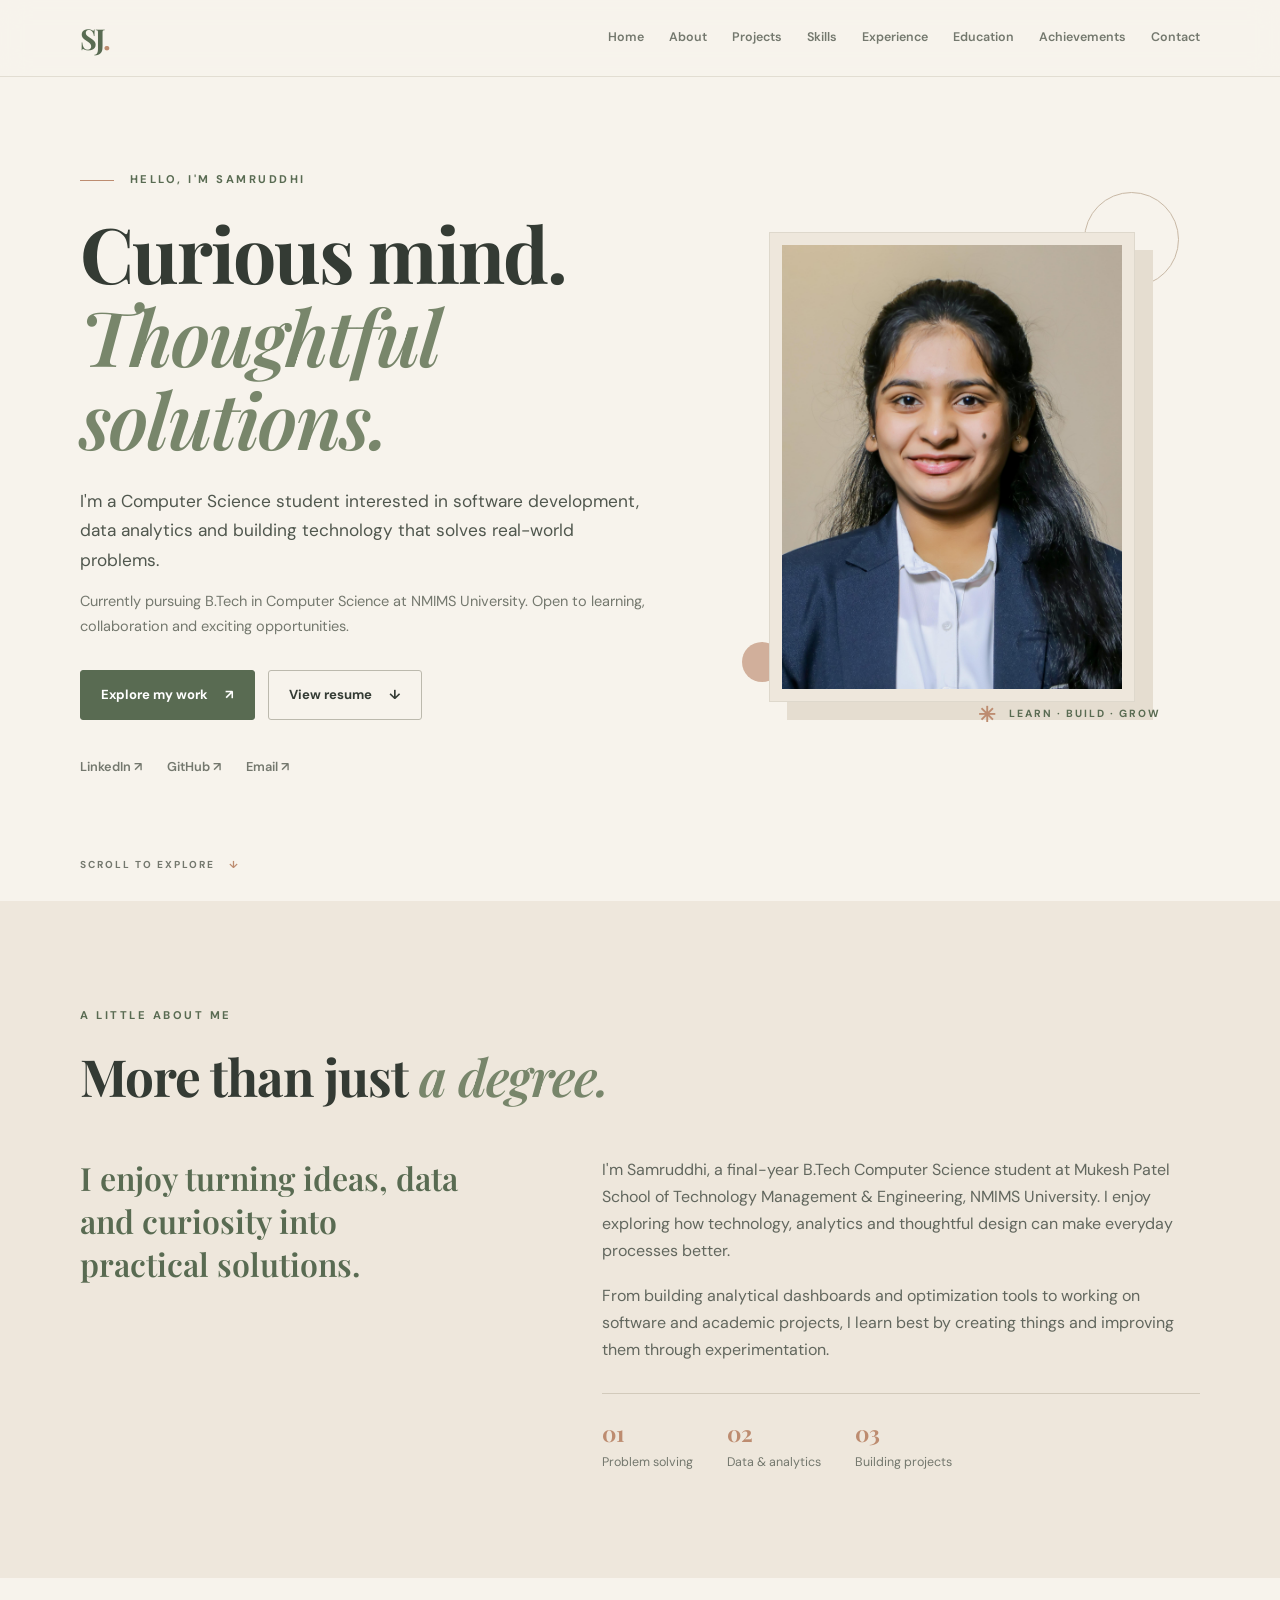
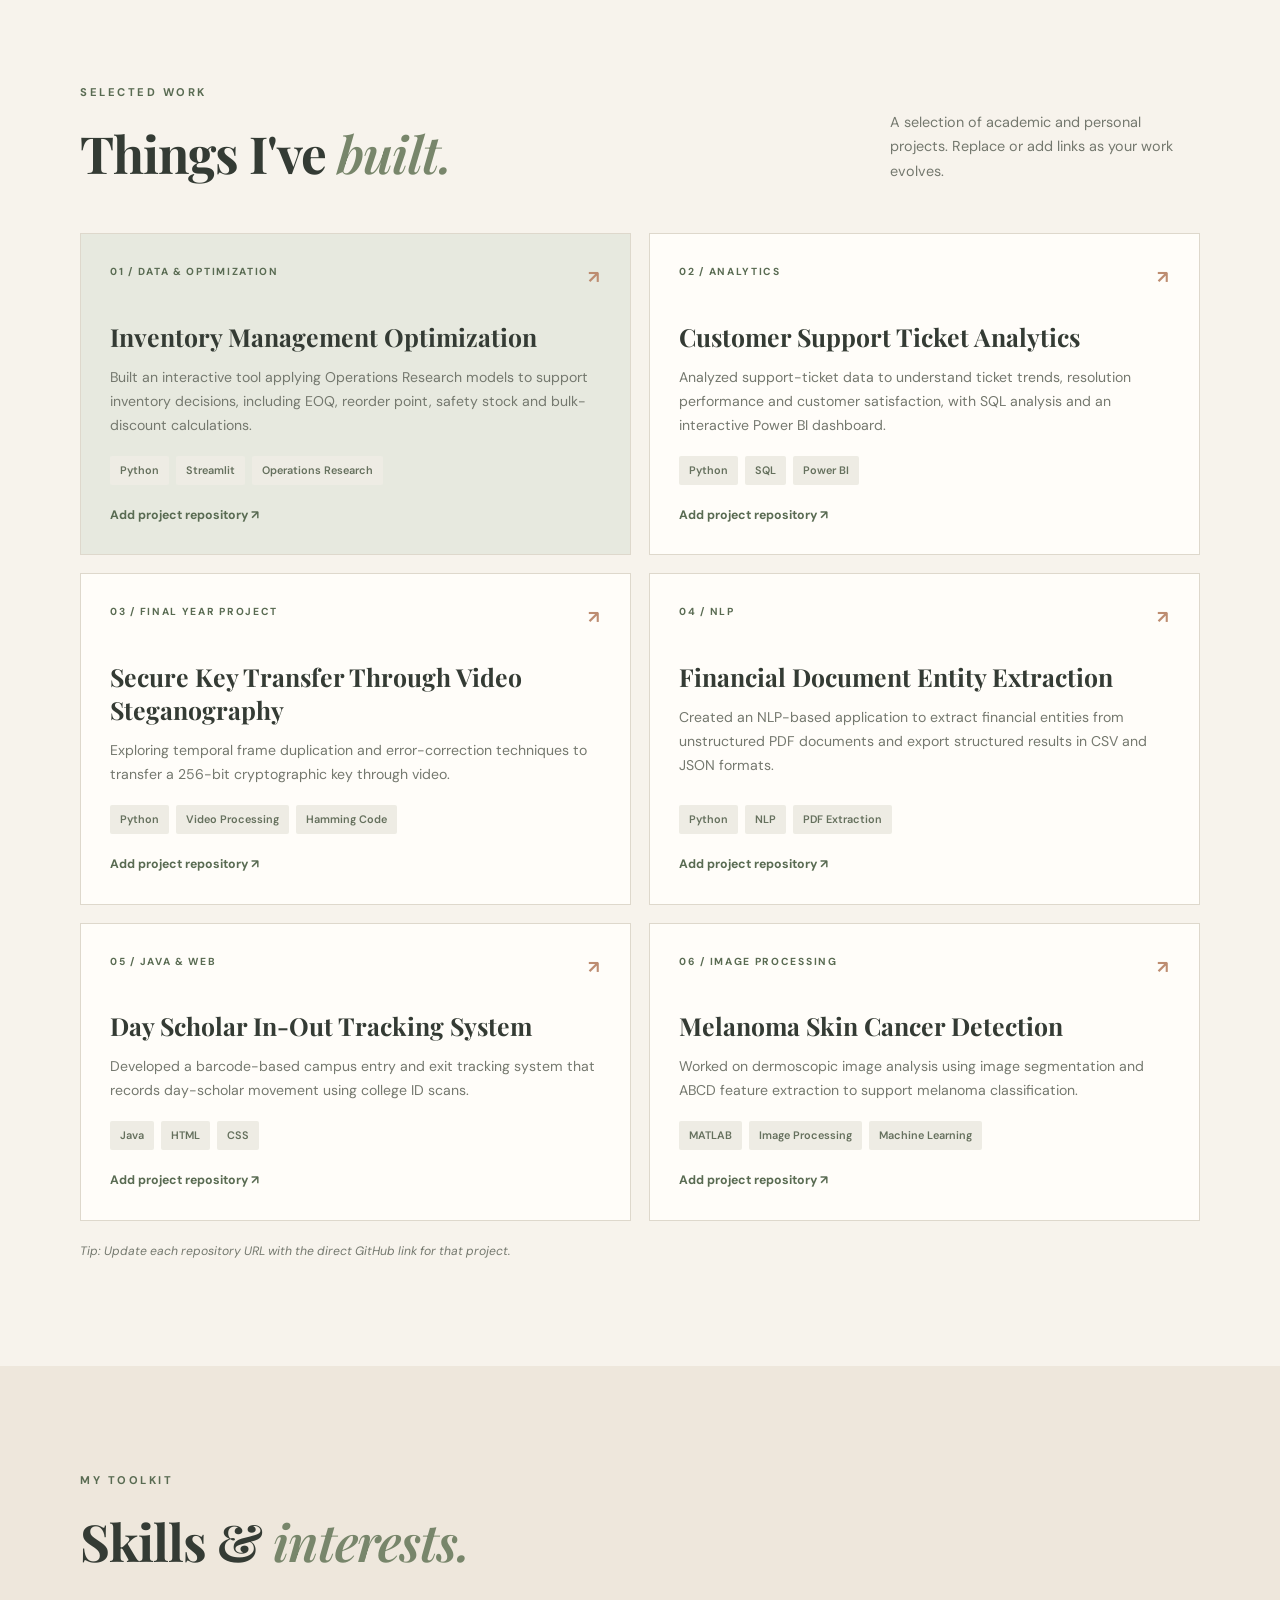
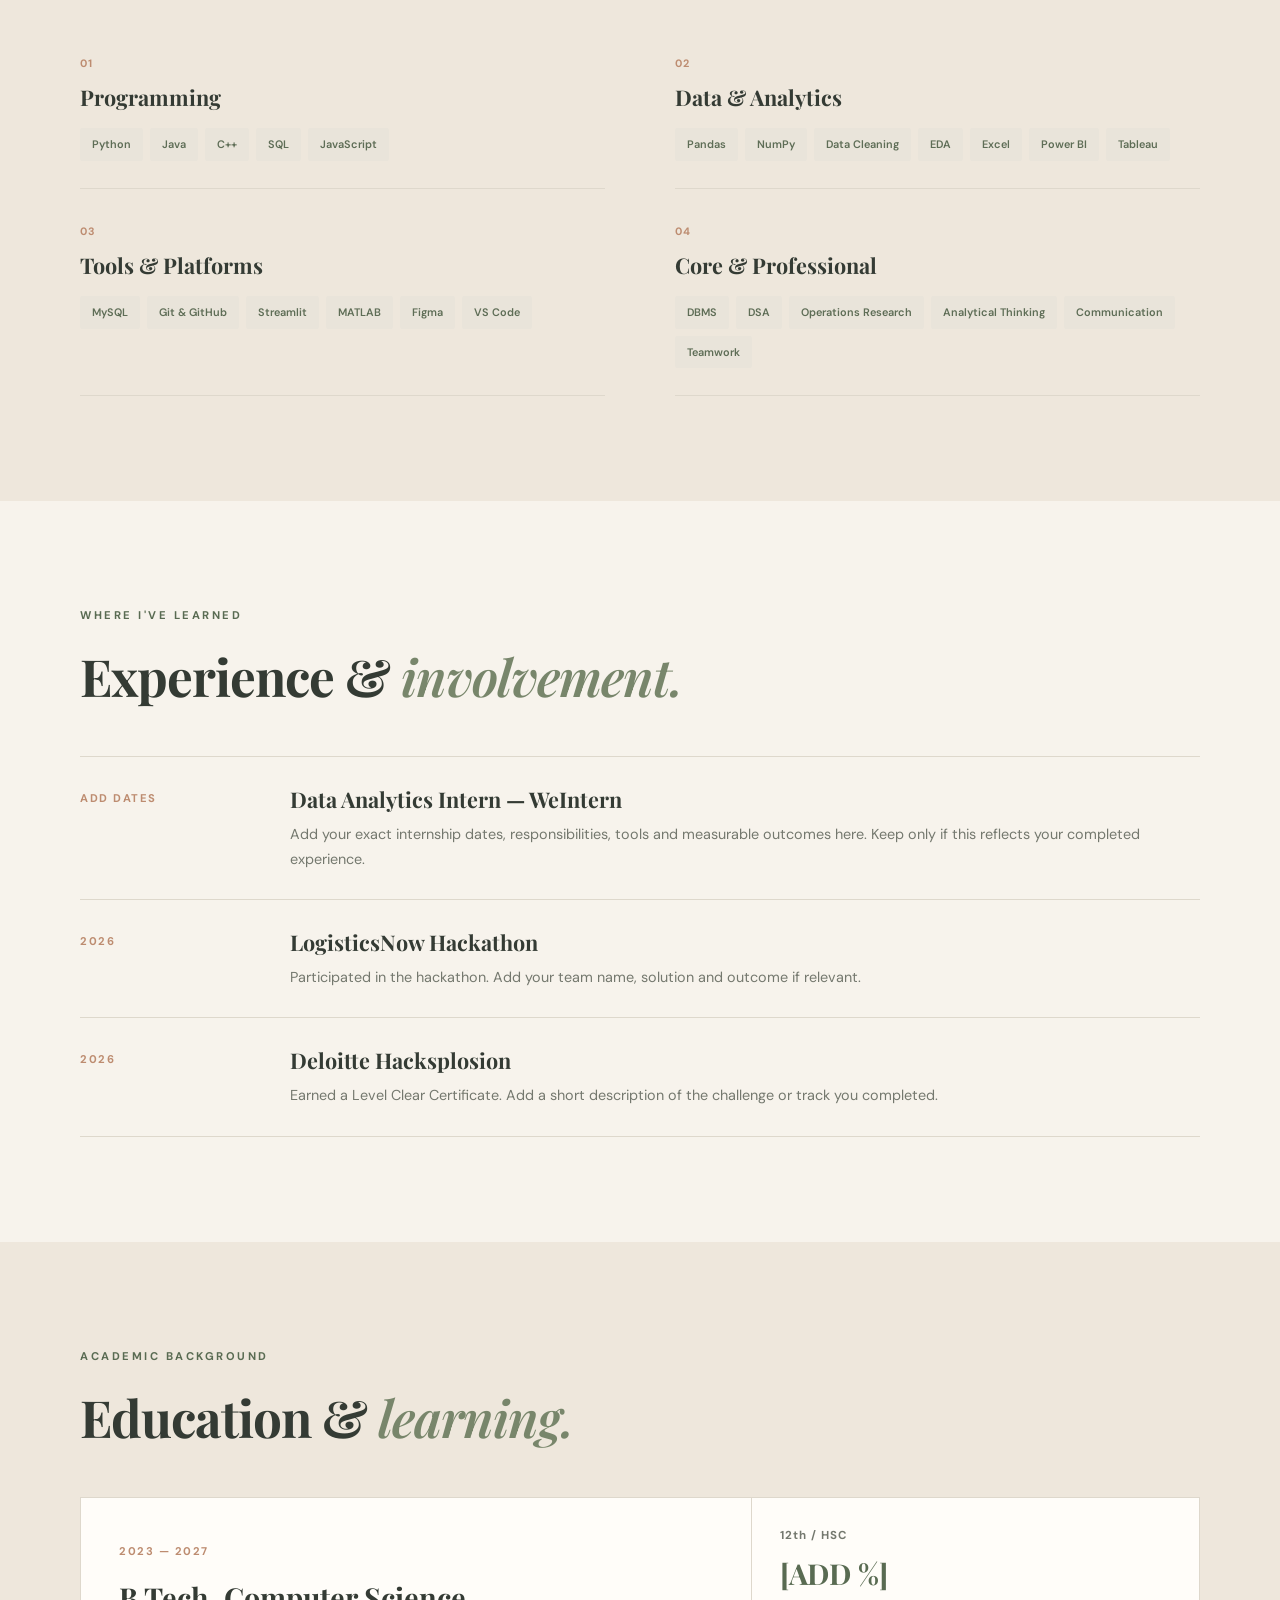
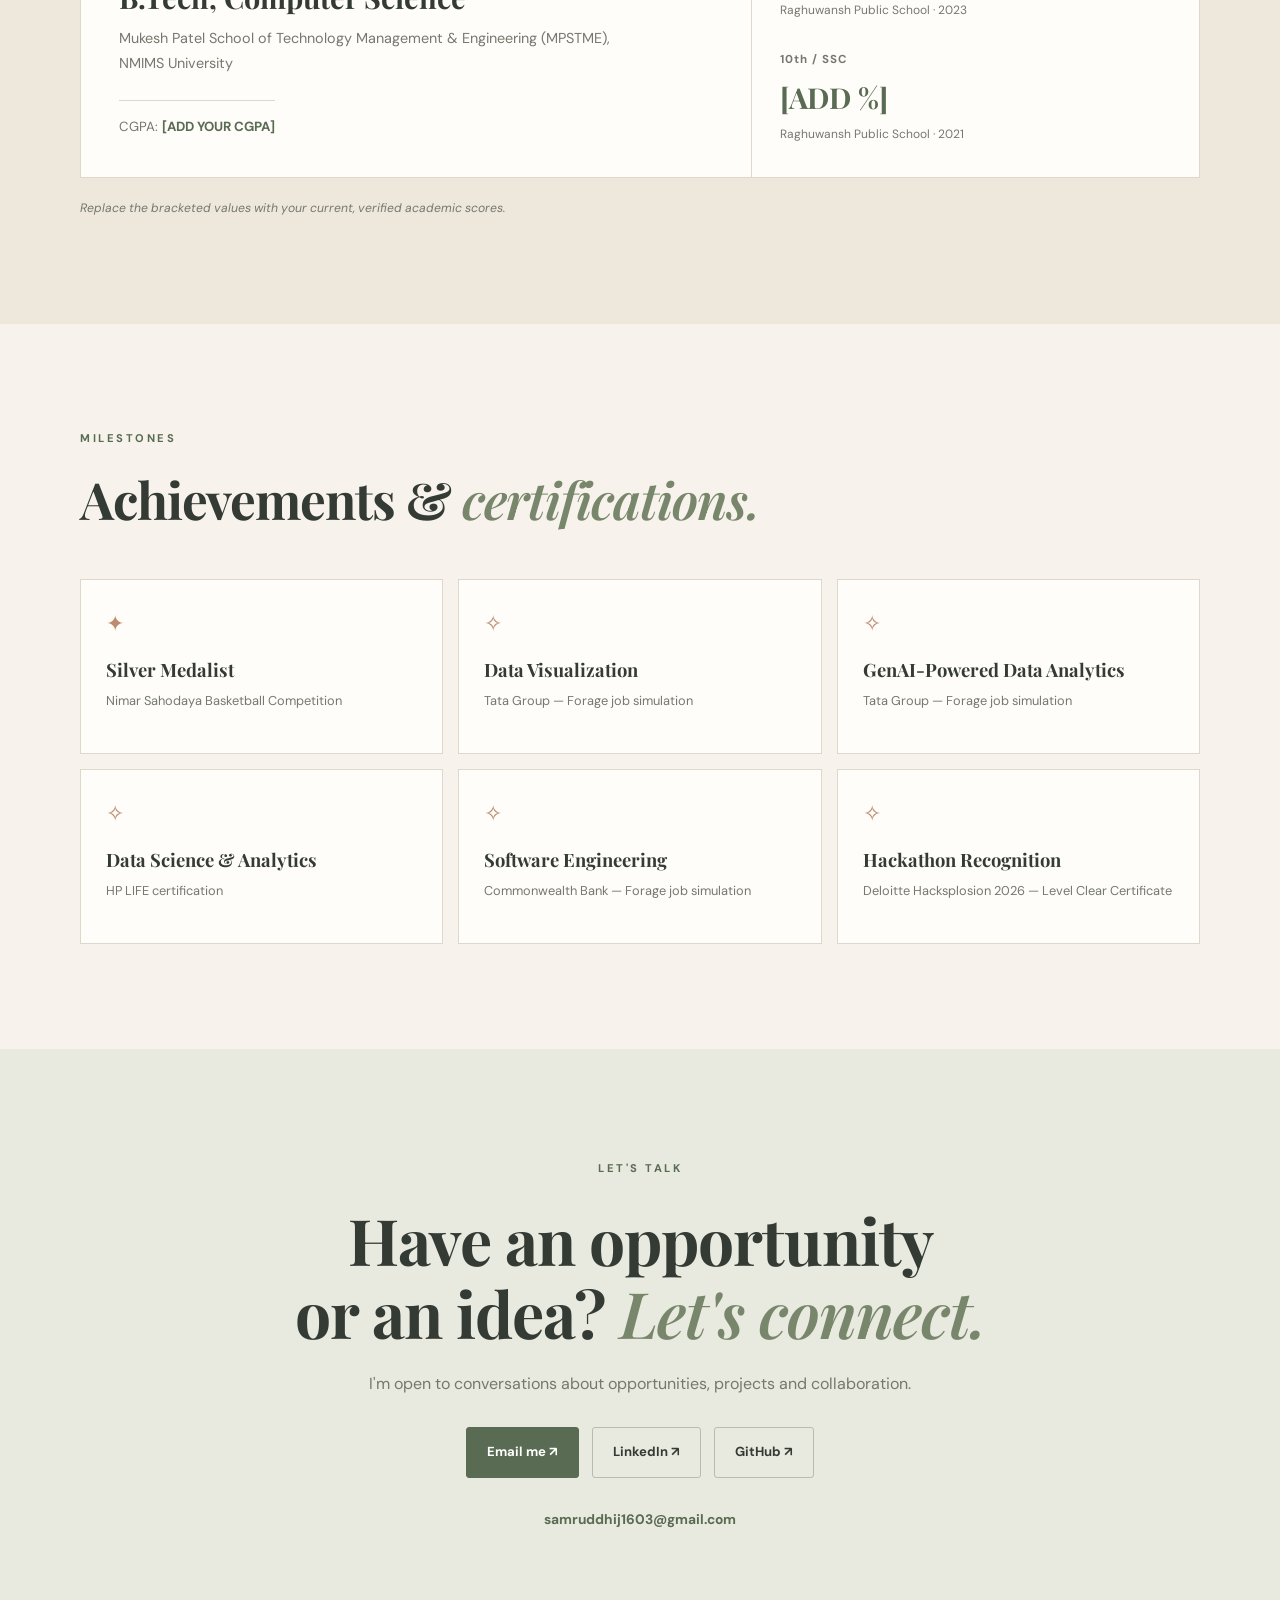
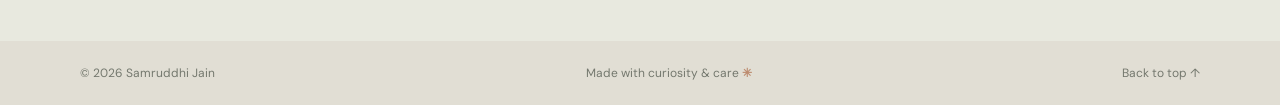
==== commit 67655972: "Update portfolio design" ====
--- a/index.html
+++ b/index.html
@@ -3,60 +3,184 @@
 <head>
   <meta charset="UTF-8">
   <meta name="viewport" content="width=device-width, initial-scale=1.0">
-  <title>Samruddhi Jain - Software Developer & Data Enthusiast</title>
+  <meta name="description" content="Portfolio of Samruddhi Jain — Computer Science student, aspiring software developer and data enthusiast.">
+  <meta name="theme-color" content="#f7f3ec">
+  <title>Samruddhi Jain | Portfolio</title>
+  <link rel="preconnect" href="https://fonts.googleapis.com">
+  <link rel="preconnect" href="https://fonts.gstatic.com" crossorigin>
+  <link href="https://fonts.googleapis.com/css2?family=DM+Sans:wght@400;500;600;700&family=Playfair+Display:wght@600;700&display=swap" rel="stylesheet">
   <link rel="stylesheet" href="style.css">
+  <script src="script.js" defer></script>
 </head>
 <body>
+  <header class="site-header">
+    <nav class="nav wrap" aria-label="Main navigation">
+      <a class="brand" href="#home">SJ<span>.</span></a>
+      <button class="menu-toggle" aria-label="Toggle navigation" aria-expanded="false">☰</button>
+      <div class="nav-links">
+        <a href="#home">Home</a><a href="#about">About</a><a href="#projects">Projects</a>
+        <a href="#skills">Skills</a><a href="#experience">Experience</a>
+        <a href="#education">Education</a><a href="#achievements">Achievements</a><a href="#contact">Contact</a>
+      </div>
+    </nav>
+  </header>
 
-<!-- Navbar -->
-<nav class="navbar">
-  <h2 class="logo">Samruddhi Jain</h2>
-  
-  <ul class="nav-links">
-    <li><a href="index.html">Home</a></li>
-    <li><a href="about.html">About</a></li>
-    <li><a href="projects.html">Projects</a></li>
-    <li><a href="skills.html">Skills</a></li>
-    <li><a href="qualification.html">Education</a></li>
-    <li><a href="contact.html">Contact</a></li>
-  </ul>
-</nav>
+  <main>
+    <section class="hero section" id="home">
+      <div class="wrap hero-grid">
+        <div class="hero-copy">
+          <p class="eyebrow"><span class="eyebrow-line"></span> HELLO, I'M SAMRUDDHI</p>
+          <h1>Curious mind.<br><em>Thoughtful solutions.</em></h1>
+          <p class="hero-lead">I'm a Computer Science student interested in software development, data analytics and building technology that solves real-world problems.</p>
+          <p class="hero-note">Currently pursuing B.Tech in Computer Science at NMIMS University. Open to learning, collaboration and exciting opportunities.</p>
+          <div class="hero-actions">
+            <a class="button button-primary" href="#projects">Explore my work <span>↗</span></a>
+            <a class="button button-outline" href="resume.pdf" target="_blank" rel="noopener">View resume <span>↓</span></a>
+          </div>
+          <div class="hero-social">
+            <a href="https://www.linkedin.com/in/samruddhi-jain-678b792a4" target="_blank" rel="noopener">LinkedIn ↗</a>
+            <a href="https://github.com/Samruddhijain1" target="_blank" rel="noopener">GitHub ↗</a>
+            <a href="mailto:samruddhij1603@gmail.com">Email ↗</a>
+          </div>
+        </div>
+        <div class="hero-visual">
+          <div class="photo-frame">
+            <img src="profile.jpg" alt="Samruddhi Jain" onerror="this.style.display='none';this.nextElementSibling.style.display='grid'">
+            <div class="photo-placeholder">Add your<br>profile photo</div>
+          </div>
+          <div class="photo-caption"><span>✳</span> LEARN · BUILD · GROW</div>
+          <div class="decor decor-one"></div><div class="decor decor-two"></div>
+        </div>
+      </div>
+      <a class="scroll-cue" href="#about">SCROLL TO EXPLORE <span>↓</span></a>
+    </section>
 
-<!-- Hero Section -->
-<section class="home">
-  <div class="home-container">
-    
-    <div class="profile-image">
-      <img src="profile.jpg" alt="Samruddhi Jain Profile">
-    </div>
+    <section class="section section-soft" id="about">
+      <div class="wrap">
+        <div class="section-heading"><p class="eyebrow">A LITTLE ABOUT ME</p><h2>More than just <em>a degree.</em></h2></div>
+        <div class="about-grid">
+          <p class="about-statement">I enjoy turning ideas, data and curiosity into practical solutions.</p>
+          <div class="about-body">
+            <p>I'm Samruddhi, a final-year B.Tech Computer Science student at Mukesh Patel School of Technology Management & Engineering, NMIMS University. I enjoy exploring how technology, analytics and thoughtful design can make everyday processes better.</p>
+            <p>From building analytical dashboards and optimization tools to working on software and academic projects, I learn best by creating things and improving them through experimentation.</p>
+            <div class="quick-facts">
+              <div><strong>01</strong><span>Problem solving</span></div>
+              <div><strong>02</strong><span>Data & analytics</span></div>
+              <div><strong>03</strong><span>Building projects</span></div>
+            </div>
+          </div>
+        </div>
+      </div>
+    </section>
 
-    <div class="intro">
-      <h1>Aspiring <span class="highlight">Software Developer</span> & <span class="highlight">Data Enthusiast</span></h1>
+    <section class="section" id="projects">
+      <div class="wrap">
+        <div class="section-heading heading-row"><div><p class="eyebrow">SELECTED WORK</p><h2>Things I've <em>built.</em></h2></div><p class="heading-note">A selection of academic and personal projects. Replace or add links as your work evolves.</p></div>
+        <div class="project-grid">
+          <article class="project-card featured">
+            <div class="project-top"><span class="project-number">01 / DATA & OPTIMIZATION</span><span class="project-symbol">↗</span></div>
+            <h3>Inventory Management Optimization</h3>
+            <p>Built an interactive tool applying Operations Research models to support inventory decisions, including EOQ, reorder point, safety stock and bulk-discount calculations.</p>
+            <div class="tags"><span>Python</span><span>Streamlit</span><span>Operations Research</span></div>
+            <a class="text-link" href="https://github.com/Samruddhijain1" target="_blank" rel="noopener">Add project repository ↗</a>
+          </article>
+          <article class="project-card">
+            <div class="project-top"><span class="project-number">02 / ANALYTICS</span><span class="project-symbol">↗</span></div>
+            <h3>Customer Support Ticket Analytics</h3>
+            <p>Analyzed support-ticket data to understand ticket trends, resolution performance and customer satisfaction, with SQL analysis and an interactive Power BI dashboard.</p>
+            <div class="tags"><span>Python</span><span>SQL</span><span>Power BI</span></div>
+            <a class="text-link" href="https://github.com/Samruddhijain1" target="_blank" rel="noopener">Add project repository ↗</a>
+          </article>
+          <article class="project-card">
+            <div class="project-top"><span class="project-number">03 / FINAL YEAR PROJECT</span><span class="project-symbol">↗</span></div>
+            <h3>Secure Key Transfer Through Video Steganography</h3>
+            <p>Exploring temporal frame duplication and error-correction techniques to transfer a 256-bit cryptographic key through video.</p>
+            <div class="tags"><span>Python</span><span>Video Processing</span><span>Hamming Code</span></div>
+            <a class="text-link" href="https://github.com/Samruddhijain1" target="_blank" rel="noopener">Add project repository ↗</a>
+          </article>
+          <article class="project-card">
+            <div class="project-top"><span class="project-number">04 / NLP</span><span class="project-symbol">↗</span></div>
+            <h3>Financial Document Entity Extraction</h3>
+            <p>Created an NLP-based application to extract financial entities from unstructured PDF documents and export structured results in CSV and JSON formats.</p>
+            <div class="tags"><span>Python</span><span>NLP</span><span>PDF Extraction</span></div>
+            <a class="text-link" href="https://github.com/Samruddhijain1" target="_blank" rel="noopener">Add project repository ↗</a>
+          </article>
+          <article class="project-card">
+            <div class="project-top"><span class="project-number">05 / JAVA & WEB</span><span class="project-symbol">↗</span></div>
+            <h3>Day Scholar In-Out Tracking System</h3>
+            <p>Developed a barcode-based campus entry and exit tracking system that records day-scholar movement using college ID scans.</p>
+            <div class="tags"><span>Java</span><span>HTML</span><span>CSS</span></div>
+            <a class="text-link" href="https://github.com/Samruddhijain1" target="_blank" rel="noopener">Add project repository ↗</a>
+          </article>
+          <article class="project-card">
+            <div class="project-top"><span class="project-number">06 / IMAGE PROCESSING</span><span class="project-symbol">↗</span></div>
+            <h3>Melanoma Skin Cancer Detection</h3>
+            <p>Worked on dermoscopic image analysis using image segmentation and ABCD feature extraction to support melanoma classification.</p>
+            <div class="tags"><span>MATLAB</span><span>Image Processing</span><span>Machine Learning</span></div>
+            <a class="text-link" href="https://github.com/Samruddhijain1" target="_blank" rel="noopener">Add project repository ↗</a>
+          </article>
+        </div>
+        <p class="edit-hint">Tip: Update each repository URL with the direct GitHub link for that project.</p>
+      </div>
+    </section>
 
-      <p>
-        I'm a B.Tech Computer Science student at NMIMS University with a strong passion for building scalable applications and solving real-world problems through technology.
-      </p>
+    <section class="section section-soft" id="skills">
+      <div class="wrap">
+        <div class="section-heading"><p class="eyebrow">MY TOOLKIT</p><h2>Skills & <em>interests.</em></h2></div>
+        <div class="skills-grid">
+          <div class="skill-group"><span class="skill-index">01</span><h3>Programming</h3><div class="tags"><span>Python</span><span>Java</span><span>C++</span><span>SQL</span><span>JavaScript</span></div></div>
+          <div class="skill-group"><span class="skill-index">02</span><h3>Data & Analytics</h3><div class="tags"><span>Pandas</span><span>NumPy</span><span>Data Cleaning</span><span>EDA</span><span>Excel</span><span>Power BI</span><span>Tableau</span></div></div>
+          <div class="skill-group"><span class="skill-index">03</span><h3>Tools & Platforms</h3><div class="tags"><span>MySQL</span><span>Git & GitHub</span><span>Streamlit</span><span>MATLAB</span><span>Figma</span><span>VS Code</span></div></div>
+          <div class="skill-group"><span class="skill-index">04</span><h3>Core & Professional</h3><div class="tags"><span>DBMS</span><span>DSA</span><span>Operations Research</span><span>Analytical Thinking</span><span>Communication</span><span>Teamwork</span></div></div>
+        </div>
+      </div>
+    </section>
 
-      <p>
-        My expertise spans software development, data analytics, and machine learning. I love transforming ideas into efficient, user-focused solutions that make an impact.
-      </p>
+    <section class="section" id="experience">
+      <div class="wrap">
+        <div class="section-heading"><p class="eyebrow">WHERE I'VE LEARNED</p><h2>Experience & <em>involvement.</em></h2></div>
+        <div class="experience-list">
+          <article class="experience-item"><div class="experience-date">ADD DATES</div><div><h3>Data Analytics Intern — WeIntern</h3><p class="muted">Add your exact internship dates, responsibilities, tools and measurable outcomes here. Keep only if this reflects your completed experience.</p></div></article>
+          <article class="experience-item"><div class="experience-date">2026</div><div><h3>LogisticsNow Hackathon</h3><p class="muted">Participated in the hackathon. Add your team name, solution and outcome if relevant.</p></div></article>
+          <article class="experience-item"><div class="experience-date">2026</div><div><h3>Deloitte Hacksplosion</h3><p class="muted">Earned a Level Clear Certificate. Add a short description of the challenge or track you completed.</p></div></article>
+        </div>
+      </div>
+    </section>
 
-      <p>
-        Currently exploring full-stack development and AI-driven applications. Always eager to learn, collaborate, and contribute to meaningful projects.
-      </p>
+    <section class="section section-soft" id="education">
+      <div class="wrap">
+        <div class="section-heading"><p class="eyebrow">ACADEMIC BACKGROUND</p><h2>Education & <em>learning.</em></h2></div>
+        <div class="education-card">
+          <div class="education-main"><span class="education-period">2023 — 2027</span><h3>B.Tech, Computer Science</h3><p>Mukesh Patel School of Technology Management & Engineering (MPSTME), NMIMS University</p><span class="education-detail">CGPA: <strong>[ADD YOUR CGPA]</strong></span></div>
+          <div class="education-side"><div><span>12th / HSC</span><strong>[ADD %]</strong><small>Raghuwansh Public School · 2023</small></div><div><span>10th / SSC</span><strong>[ADD %]</strong><small>Raghuwansh Public School · 2021</small></div></div>
+        </div>
+        <p class="edit-hint">Replace the bracketed values with your current, verified academic scores.</p>
+      </div>
+    </section>
 
-      <div class="cta-buttons">
-        <a href="projects.html" class="btn btn-primary">
-          🚀 View My Projects
-        </a>
-        <a href="resume.pdf" download class="btn btn-secondary">
-          📄 Download Resume
-        </a>
+    <section class="section" id="achievements">
+      <div class="wrap">
+        <div class="section-heading"><p class="eyebrow">MILESTONES</p><h2>Achievements & <em>certifications.</em></h2></div>
+        <div class="achievement-grid">
+          <article class="achievement-card"><span class="achievement-icon">✦</span><h3>Silver Medalist</h3><p>Nimar Sahodaya Basketball Competition</p></article>
+          <article class="achievement-card"><span class="achievement-icon">✧</span><h3>Data Visualization</h3><p>Tata Group — Forage job simulation</p></article>
+          <article class="achievement-card"><span class="achievement-icon">✧</span><h3>GenAI-Powered Data Analytics</h3><p>Tata Group — Forage job simulation</p></article>
+          <article class="achievement-card"><span class="achievement-icon">✧</span><h3>Data Science & Analytics</h3><p>HP LIFE certification</p></article>
+          <article class="achievement-card"><span class="achievement-icon">✧</span><h3>Software Engineering</h3><p>Commonwealth Bank — Forage job simulation</p></article>
+          <article class="achievement-card"><span class="achievement-icon">✧</span><h3>Hackathon Recognition</h3><p>Deloitte Hacksplosion 2026 — Level Clear Certificate</p></article>
+        </div>
       </div>
-    </div>
+    </section>
 
-  </div>
-</section>
-
+    <section class="section contact-section" id="contact">
+      <div class="wrap contact-wrap">
+        <p class="eyebrow">LET'S TALK</p><h2>Have an opportunity<br>or an idea? <em>Let's connect.</em></h2>
+        <p class="contact-copy">I'm open to conversations about opportunities, projects and collaboration.</p>
+        <div class="contact-actions"><a class="button button-primary" href="mailto:samruddhij1603@gmail.com">Email me ↗</a><a class="button button-outline" href="https://www.linkedin.com/in/samruddhi-jain-678b792a4" target="_blank" rel="noopener">LinkedIn ↗</a><a class="button button-outline" href="https://github.com/Samruddhijain1" target="_blank" rel="noopener">GitHub ↗</a></div>
+        <p class="contact-email">samruddhij1603@gmail.com</p>
+      </div>
+    </section>
+  </main>
+  <footer class="footer"><div class="wrap"><span>© <span id="year"></span> Samruddhi Jain</span><span>Made with curiosity & care <b>✳</b></span><a href="#home">Back to top ↑</a></div></footer>
 </body>
 </html>
--- a/style.css
+++ b/style.css
@@ -1,914 +1,105 @@
-/* ============================================
-   MODERN PORTFOLIO - GLOBAL STYLING
-   ============================================ */
-
-* {
-  margin: 0;
-  padding: 0;
-  box-sizing: border-box;
-}
-
-:root {
-  /* Color Palette */
-  --primary: #0f172a;        /* Deep navy blue */
-  --secondary: #1e293b;      /* Dark slate */
-  --accent: #3b82f6;         /* Vibrant blue */
-  --accent-dark: #1d4ed8;    /* Dark blue */
-  --accent-light: #60a5fa;   /* Light blue */
-  --success: #10b981;        /* Green */
-  --warning: #f59e0b;        /* Amber */
-  --background: #f8fafc;     /* Off-white */
-  --border: #e2e8f0;         /* Light gray */
-  --text-primary: #1e293b;   /* Dark text */
-  --text-secondary: #64748b; /* Gray text */
-  --white: #ffffff;
-  
-  /* Typography */
-  --font-display: 'Segoe UI', Tahoma, Geneva, Verdana, sans-serif;
-  --font-body: -apple-system, BlinkMacSystemFont, 'Segoe UI', Roboto, sans-serif;
-  
-  /* Spacing */
-  --spacing-xs: 0.5rem;
-  --spacing-sm: 1rem;
-  --spacing-md: 1.5rem;
-  --spacing-lg: 2rem;
-  --spacing-xl: 3rem;
-  --spacing-2xl: 4rem;
-  
-  /* Transitions */
-  --transition: all 0.3s cubic-bezier(0.4, 0, 0.2, 1);
-}
-
-html {
-  scroll-behavior: smooth;
-}
-
-body {
-  font-family: var(--font-body);
-  background-color: var(--background);
-  color: var(--text-primary);
-  line-height: 1.6;
-}
-
-/* ============================================
-   NAVBAR STYLING
-   ============================================ */
-
-.navbar {
-  display: flex;
-  justify-content: space-between;
-  align-items: center;
-  padding: 1.2rem 4rem;
-  background-color: var(--white);
-  border-bottom: 1px solid var(--border);
-  position: sticky;
-  top: 0;
-  z-index: 1000;
-  box-shadow: 0 2px 8px rgba(0, 0, 0, 0.04);
-}
-
-.logo {
-  font-size: 1.75rem;
-  font-weight: 700;
-  color: var(--primary);
-  letter-spacing: -0.5px;
-  background: linear-gradient(135deg, var(--primary), var(--accent));
-  -webkit-background-clip: text;
-  -webkit-text-fill-color: transparent;
-  background-clip: text;
-}
-
-.nav-links {
-  list-style: none;
-  display: flex;
-  gap: 2.5rem;
-}
-
-.nav-links a {
-  text-decoration: none;
-  color: var(--text-secondary);
-  font-size: 0.95rem;
-  font-weight: 500;
-  position: relative;
-  transition: var(--transition);
-}
-
-.nav-links a::after {
-  content: '';
-  position: absolute;
-  bottom: -6px;
-  left: 0;
-  width: 0;
-  height: 2px;
-  background: linear-gradient(90deg, var(--accent), var(--accent-light));
-  transition: width 0.3s ease;
-}
-
-.nav-links a:hover {
-  color: var(--accent);
-}
-
-.nav-links a:hover::after {
-  width: 100%;
-}
-
-/* ============================================
-   CONTAINER & SECTIONS
-   ============================================ */
-
-.container {
-  max-width: 1200px;
-  margin: 0 auto;
-  padding: 4rem 2rem;
-}
-
-.section-title {
-  font-size: 2.5rem;
-  font-weight: 800;
-  color: var(--primary);
-  margin-bottom: 3rem;
-  position: relative;
-  display: inline-block;
-}
-
-.section-title::after {
-  content: '';
-  position: absolute;
-  bottom: -12px;
-  left: 0;
-  width: 60px;
-  height: 4px;
-  background: linear-gradient(90deg, var(--accent), transparent);
-  border-radius: 2px;
-}
-
-/* ============================================
-   HOME/HERO SECTION
-   ============================================ */
-
-.home {
-  padding: 5rem 4rem;
-  background: linear-gradient(135deg, var(--white) 0%, #f0f9ff 100%);
-  min-height: 90vh;
-  display: flex;
-  align-items: center;
-}
-
-.home-container {
-  display: flex;
-  align-items: center;
-  gap: 4rem;
-  max-width: 1200px;
-  margin: 0 auto;
-}
-
-.profile-image {
-  flex-shrink: 0;
-  position: relative;
-}
-
-.profile-image img {
-  width: 320px;
-  height: 320px;
-  border-radius: 20px;
-  object-fit: cover;
-  box-shadow: 0 20px 40px rgba(15, 23, 42, 0.15);
-  border: 3px solid var(--white);
-  transition: var(--transition);
-}
-
-.profile-image:hover img {
-  transform: translateY(-8px);
-  box-shadow: 0 30px 50px rgba(15, 23, 42, 0.2);
-}
-
-.intro {
-  flex: 1;
-  max-width: 650px;
-}
-
-.intro h1 {
-  font-size: 3rem;
-  font-weight: 800;
-  color: var(--primary);
-  margin-bottom: 1.5rem;
-  line-height: 1.2;
-  letter-spacing: -1px;
-}
-
-.intro h1 .highlight {
-  color: var(--accent);
-  background: linear-gradient(120deg, var(--accent), var(--accent-light));
-  -webkit-background-clip: text;
-  -webkit-text-fill-color: transparent;
-  background-clip: text;
-}
-
-.intro p {
-  font-size: 1.1rem;
-  color: var(--text-secondary);
-  margin-bottom: 1.5rem;
-  line-height: 1.8;
-}
-
-.cta-buttons {
-  display: flex;
-  gap: 1.5rem;
-  margin-top: 2.5rem;
-  flex-wrap: wrap;
-}
-
-.btn {
-  padding: 1rem 2rem;
-  border-radius: 8px;
-  font-size: 1rem;
-  font-weight: 600;
-  text-decoration: none;
-  cursor: pointer;
-  border: none;
-  transition: var(--transition);
-  display: inline-flex;
-  align-items: center;
-  gap: 0.5rem;
-}
-
-.btn-primary {
-  background: linear-gradient(135deg, var(--accent), var(--accent-dark));
-  color: var(--white);
-  box-shadow: 0 4px 15px rgba(59, 130, 246, 0.3);
-}
-
-.btn-primary:hover {
-  transform: translateY(-3px);
-  box-shadow: 0 6px 25px rgba(59, 130, 246, 0.4);
-}
-
-.btn-secondary {
-  background: var(--white);
-  color: var(--accent);
-  border: 2px solid var(--accent);
-}
-
-.btn-secondary:hover {
-  background: var(--accent);
-  color: var(--white);
-  transform: translateY(-3px);
-}
-
-/* ============================================
-   PROJECT GRID & CARDS
-   ============================================ */
-
-.project-grid {
-  display: grid;
-  grid-template-columns: repeat(auto-fit, minmax(320px, 1fr));
-  gap: 2rem;
-  margin-top: 2rem;
-}
-
-.project-card {
-  background: var(--white);
-  border-radius: 12px;
-  padding: 2rem;
-  border: 1px solid var(--border);
-  cursor: pointer;
-  transition: var(--transition);
-  position: relative;
-  overflow: hidden;
-  display: flex;
-  flex-direction: column;
-}
-
-.project-card::before {
-  content: '';
-  position: absolute;
-  top: 0;
-  left: 0;
-  right: 0;
-  height: 3px;
-  background: linear-gradient(90deg, var(--accent), var(--accent-light));
-  transform: scaleX(0);
-  transform-origin: left;
-  transition: transform 0.3s ease;
-}
-
-.project-card:hover {
-  border-color: var(--accent);
-  transform: translateY(-8px);
-  box-shadow: 0 12px 30px rgba(59, 130, 246, 0.15);
-}
-
-.project-card:hover::before {
-  transform: scaleX(1);
-}
-
-.project-card h3 {
-  font-size: 1.4rem;
-  font-weight: 700;
-  color: var(--primary);
-  margin-bottom: 0.8rem;
-  margin-top: 0;
-}
-
-.project-card p {
-  color: var(--text-secondary);
-  font-size: 0.95rem;
-  margin: 0;
-  flex-grow: 1;
-}
-
-.project-tech {
-  display: flex;
-  flex-wrap: wrap;
-  gap: 0.5rem;
-  margin-top: 1.5rem;
-  padding-top: 1.5rem;
-  border-top: 1px solid var(--border);
-}
-
-.tech-badge {
-  display: inline-block;
-  background: rgba(59, 130, 246, 0.1);
-  color: var(--accent);
-  padding: 0.4rem 0.9rem;
-  border-radius: 20px;
-  font-size: 0.8rem;
-  font-weight: 600;
-}
-
-/* ============================================
-   POPUP STYLING
-   ============================================ */
-
-.popup {
-  display: none;
-  position: fixed;
-  top: 0;
-  left: 0;
-  width: 100%;
-  height: 100%;
-  background: rgba(15, 23, 42, 0.7);
-  backdrop-filter: blur(4px);
-  justify-content: center;
-  align-items: center;
-  z-index: 2000;
-  padding: 2rem;
-  animation: fadeIn 0.3s ease;
-}
-
-@keyframes fadeIn {
-  from {
-    opacity: 0;
-  }
-  to {
-    opacity: 1;
-  }
-}
-
-.popup.show {
-  display: flex;
-}
-
-.popup-content {
-  background: var(--white);
-  padding: 3rem;
-  border-radius: 16px;
-  max-width: 700px;
-  max-height: 80vh;
-  overflow-y: auto;
-  box-shadow: 0 25px 50px rgba(15, 23, 42, 0.3);
-  position: relative;
-  animation: slideUp 0.3s ease;
-}
-
-@keyframes slideUp {
-  from {
-    transform: translateY(30px);
-    opacity: 0;
-  }
-  to {
-    transform: translateY(0);
-    opacity: 1;
-  }
-}
-
-.close {
-  position: absolute;
-  top: 1.5rem;
-  right: 1.5rem;
-  font-size: 2rem;
-  cursor: pointer;
-  color: var(--text-secondary);
-  background: none;
-  border: none;
-  transition: var(--transition);
-  width: 40px;
-  height: 40px;
-  display: flex;
-  align-items: center;
-  justify-content: center;
-}
-
-.close:hover {
-  color: var(--accent);
-  transform: rotate(90deg);
-}
-
-.popup-content h2 {
-  color: var(--primary);
-  font-size: 1.8rem;
-  margin-bottom: 1.5rem;
-  margin-top: 0;
-}
-
-.popup-content p {
-  color: var(--text-secondary);
-  margin-bottom: 1.2rem;
-  line-height: 1.8;
-}
-
-.popup-links {
-  display: flex;
-  gap: 1rem;
-  margin-top: 2rem;
-  padding-top: 2rem;
-  border-top: 1px solid var(--border);
-}
-
-.popup-links a {
-  display: inline-flex;
-  align-items: center;
-  gap: 0.5rem;
-  padding: 0.8rem 1.5rem;
-  background: var(--accent);
-  color: var(--white);
-  text-decoration: none;
-  border-radius: 8px;
-  font-weight: 600;
-  transition: var(--transition);
-  font-size: 0.95rem;
-}
-
-.popup-links a:hover {
-  background: var(--accent-dark);
-  transform: translateY(-2px);
-}
-
-/* ============================================
-   SKILLS SECTION
-   ============================================ */
-
-.skills-container {
-  max-width: 1000px;
-  margin: 0 auto;
-}
-
-.skill-category {
-  margin-bottom: 3rem;
-}
-
-.category-title {
-  font-size: 1.3rem;
-  font-weight: 700;
-  color: var(--primary);
-  margin-bottom: 1.5rem;
-  padding-bottom: 0.8rem;
-  border-bottom: 2px solid var(--accent);
-  display: inline-block;
-}
-
-.skill-item {
-  margin-bottom: 2rem;
-}
-
-.skill-name {
-  display: flex;
-  justify-content: space-between;
-  align-items: center;
-  margin-bottom: 0.6rem;
-}
-
-.skill-name label {
-  font-weight: 600;
-  color: var(--text-primary);
-}
-
-.skill-level {
-  font-size: 0.9rem;
-  color: var(--accent);
-  font-weight: 600;
-}
-
-.skill-bar {
-  background: var(--border);
-  height: 8px;
-  border-radius: 10px;
-  overflow: hidden;
-  position: relative;
-}
-
-.skill-progress {
-  height: 100%;
-  background: linear-gradient(90deg, var(--accent), var(--accent-light));
-  border-radius: 10px;
-  transition: width 0.8s cubic-bezier(0.34, 1.56, 0.64, 1);
-  box-shadow: 0 0 10px rgba(59, 130, 246, 0.3);
-}
-
-/* ============================================
-   CONTACT SECTION
-   ============================================ */
-
-.contact-section {
-  text-align: center;
-}
-
-.contact-icons {
-  display: flex;
-  justify-content: center;
-  gap: 2.5rem;
-  margin: 3rem 0;
-}
-
-.contact-icon-link {
-  display: flex;
-  align-items: center;
-  justify-content: center;
-  width: 60px;
-  height: 60px;
-  border-radius: 50%;
-  background: rgba(59, 130, 246, 0.1);
-  color: var(--accent);
-  text-decoration: none;
-  font-size: 1.5rem;
-  transition: var(--transition);
-  border: 2px solid transparent;
-}
-
-.contact-icon-link:hover {
-  background: var(--accent);
-  color: var(--white);
-  transform: translateY(-5px) scale(1.1);
-  border-color: var(--accent);
-}
-
-.contact-info {
-  background: var(--white);
-  border: 1px solid var(--border);
-  border-radius: 12px;
-  padding: 2.5rem;
-  margin: 2rem auto;
-  max-width: 600px;
-}
-
-.info-item {
-  margin-bottom: 1.5rem;
-}
-
-.info-item:last-child {
-  margin-bottom: 0;
-}
-
-.info-label {
-  font-weight: 700;
-  color: var(--primary);
-  margin-bottom: 0.5rem;
-  display: block;
-}
-
-.info-value {
-  color: var(--text-secondary);
-  text-decoration: none;
-  transition: var(--transition);
-}
-
-.info-value:hover {
-  color: var(--accent);
-}
-
-/* ============================================
-   TIMELINE / QUALIFICATIONS
-   ============================================ */
-
-.timeline {
-  position: relative;
-  padding: 2rem 0;
-}
-
-.timeline-item {
-  padding-left: 3rem;
-  padding-bottom: 2rem;
-  border-left: 2px solid var(--border);
-  position: relative;
-}
-
-.timeline-item:first-child {
-  border-left-color: var(--accent);
-}
-
-.timeline-item:first-child::before {
-  background: var(--accent);
-  box-shadow: 0 0 0 4px rgba(59, 130, 246, 0.1);
-}
-
-.timeline-item::before {
-  content: '';
-  position: absolute;
-  left: -9px;
-  top: 0;
-  width: 16px;
-  height: 16px;
-  border-radius: 50%;
-  background: var(--white);
-  border: 2px solid var(--border);
-}
-
-.timeline-item:hover::before {
-  background: var(--accent);
-  border-color: var(--accent);
-}
-
-.timeline-item h3 {
-  font-size: 1.2rem;
-  font-weight: 700;
-  color: var(--primary);
-  margin-bottom: 0.4rem;
-}
-
-.timeline-item .institution {
-  font-size: 0.95rem;
-  color: var(--text-secondary);
-  margin-bottom: 0.3rem;
-}
-
-.timeline-item .year {
-  display: inline-block;
-  background: linear-gradient(135deg, var(--accent), var(--accent-light));
-  color: var(--white);
-  padding: 0.3rem 0.8rem;
-  border-radius: 20px;
-  font-size: 0.85rem;
-  font-weight: 600;
-  margin-bottom: 1rem;
-}
-
-.timeline-item p {
-  color: var(--text-secondary);
-  font-size: 0.95rem;
-  line-height: 1.7;
-}
-
-/* ============================================
-   ACHIEVEMENTS SECTION
-   ============================================ */
-
-.achievements-grid {
-  display: grid;
-  grid-template-columns: repeat(auto-fit, minmax(280px, 1fr));
-  gap: 2rem;
-  margin-top: 2rem;
-}
-
-.achievement-card {
-  background: var(--white);
-  border: 1px solid var(--border);
-  border-radius: 12px;
-  padding: 2rem;
-  text-align: center;
-  transition: var(--transition);
-}
-
-.achievement-card:hover {
-  border-color: var(--accent);
-  transform: translateY(-6px);
-  box-shadow: 0 12px 30px rgba(59, 130, 246, 0.1);
-}
-
-.achievement-icon {
-  font-size: 2.5rem;
-  margin-bottom: 1rem;
-}
-
-.achievement-card h3 {
-  color: var(--primary);
-  font-size: 1.2rem;
-  margin-bottom: 0.8rem;
-}
-
-.achievement-card p {
-  color: var(--text-secondary);
-  font-size: 0.95rem;
-}
-
-/* ============================================
-   CERTIFICATIONS SECTION
-   ============================================ */
-
-.certification-list {
-  list-style: none;
-  display: grid;
-  gap: 1.5rem;
-}
-
-.certification-item {
-  background: var(--white);
-  border-left: 4px solid var(--accent);
-  border-radius: 8px;
-  padding: 1.5rem;
-  transition: var(--transition);
-}
-
-.certification-item:hover {
-  box-shadow: 0 8px 20px rgba(59, 130, 246, 0.1);
-  transform: translateX(4px);
-}
-
-.certification-name {
-  font-size: 1.1rem;
-  font-weight: 700;
-  color: var(--primary);
-  margin-bottom: 0.4rem;
-}
-
-.certification-issuer {
-  font-size: 0.9rem;
-  color: var(--text-secondary);
-}
-
-/* ============================================
-   RESPONSIVE DESIGN
-   ============================================ */
-
-@media (max-width: 1024px) {
-  .navbar {
-    padding: 1.2rem 2rem;
-  }
-
-  .home {
-    padding: 3rem 2rem;
-  }
-
-  .home-container {
-    flex-direction: column;
-    text-align: center;
-    gap: 2rem;
-  }
-
-  .intro h1 {
-    font-size: 2.2rem;
-  }
-
-  .profile-image img {
-    width: 280px;
-    height: 280px;
-  }
-}
-
-@media (max-width: 768px) {
-  :root {
-    --spacing-lg: 1.5rem;
-    --spacing-xl: 2rem;
-  }
-
-  .navbar {
-    flex-direction: column;
-    gap: 1rem;
-    padding: 1rem;
-  }
-
-  .nav-links {
-    gap: 1rem;
-    justify-content: center;
-    flex-wrap: wrap;
-  }
-
-  .nav-links a {
-    font-size: 0.9rem;
-  }
-
-  .container {
-    padding: 2rem 1rem;
-  }
-
-  .intro h1 {
-    font-size: 1.8rem;
-  }
-
-  .intro p {
-    font-size: 1rem;
-  }
-
-  .section-title {
-    font-size: 2rem;
-  }
-
-  .profile-image img {
-    width: 240px;
-    height: 240px;
-  }
-
-  .cta-buttons {
-    flex-direction: column;
-  }
-
-  .btn {
-    width: 100%;
-    justify-content: center;
-  }
-
-  .project-grid {
-    grid-template-columns: 1fr;
-  }
-
-  .popup-content {
-    padding: 2rem;
-    margin: 0 1rem;
-  }
-
-  .contact-icons {
-    flex-wrap: wrap;
-    gap: 1.5rem;
-  }
-}
-
-@media (max-width: 480px) {
-  .intro h1 {
-    font-size: 1.5rem;
-  }
-
-  .section-title {
-    font-size: 1.5rem;
-  }
-
-  .nav-links {
-    gap: 0.8rem;
-    font-size: 0.85rem;
-  }
-
-  .profile-image img {
-    width: 200px;
-    height: 200px;
-  }
-
-  .btn {
-    padding: 0.8rem 1.5rem;
-    font-size: 0.9rem;
-  }
-
-  .skill-grid {
-    grid-template-columns: 1fr;
-  }
-
-  .contact-icons {
-    gap: 1rem;
-  }
-
-  .contact-icon-link {
-    width: 50px;
-    height: 50px;
-    font-size: 1.2rem;
-  }
-}
-
-/* ============================================
-   SMOOTH ANIMATIONS & TRANSITIONS
-   ============================================ */
-
-@media (prefers-reduced-motion: reduce) {
-  * {
-    animation-duration: 0.01ms !important;
-    animation-iteration-count: 1 !important;
-    transition-duration: 0.01ms !important;
-  }
-}
-
-/* Scrollbar Styling */
-::-webkit-scrollbar {
-  width: 10px;
-}
-
-::-webkit-scrollbar-track {
-  background: var(--background);
-}
-
-::-webkit-scrollbar-thumb {
-  background: var(--border);
-  border-radius: 5px;
-}
-
-::-webkit-scrollbar-thumb:hover {
-  background: var(--accent);
-}
-
-/* Selection */
-::selection {
-  background: var(--accent);
-  color: var(--white);
-}
-
-/* Focus Styles */
-a:focus-visible,
-button:focus-visible {
-  outline: 2px solid var(--accent);
-  outline-offset: 2px;
-}
+*{box-sizing:border-box;margin:0;padding:0}
+:root{--paper:#f7f3ec;--paper-2:#eee7dc;--card:#fffdf9;--ink:#343b34;--muted:#74786e;--sage:#78866b;--sage-dark:#596b52;--clay:#bd8c70;--line:#ded8cc;--serif:"Playfair Display",Georgia,serif;--sans:"DM Sans",Arial,sans-serif}
+html{scroll-behavior:smooth;scroll-padding-top:90px}
+body{font-family:var(--sans);background:var(--paper);color:var(--ink);line-height:1.7}
+a{color:inherit;text-decoration:none}
+.wrap{width:min(1120px,calc(100% - 48px));margin-inline:auto}
+.site-header{position:sticky;top:0;z-index:20;background:rgba(247,243,236,.92);backdrop-filter:blur(14px);border-bottom:1px solid rgba(222,216,204,.8)}
+.nav{min-height:76px;display:flex;align-items:center;justify-content:space-between;gap:24px}
+.brand{font:700 1.8rem var(--serif);letter-spacing:-2px;color:var(--sage-dark)}
+.brand span{color:var(--clay)}
+.nav-links{display:flex;align-items:center;gap:clamp(12px,2vw,25px);flex-wrap:wrap}
+.nav-links a{font-size:.78rem;color:var(--muted);font-weight:600;transition:.2s}
+.nav-links a:hover,.hero-social a:hover{color:var(--sage-dark)}
+.menu-toggle{display:none;border:0;background:none;font-size:1.5rem;color:var(--ink)}
+.section{padding:105px 0}
+.hero{min-height:calc(100vh - 76px);display:flex;align-items:center;position:relative;overflow:hidden;padding:70px 0 100px}
+.hero-grid{display:grid;grid-template-columns:1.1fr .9fr;align-items:center;gap:70px}
+.eyebrow{font-size:.7rem;letter-spacing:2.5px;font-weight:700;color:var(--sage-dark);margin-bottom:22px}
+.eyebrow-line{display:inline-block;width:34px;height:1px;background:var(--clay);vertical-align:middle;margin-right:10px}
+h1,h2,h3{line-height:1.2}
+.hero h1{font:700 clamp(3.3rem,6vw,5.7rem)/1.08 var(--serif);letter-spacing:-2px;margin-bottom:27px}
+h1 em,h2 em{font-weight:600;color:var(--sage);font-style:italic}
+.hero-lead{font-size:1.08rem;max-width:600px;color:#50574e;margin-bottom:15px}
+.hero-note{font-size:.91rem;color:var(--muted);max-width:570px}
+.hero-actions,.contact-actions{display:flex;gap:13px;flex-wrap:wrap;margin-top:30px}
+.button{display:inline-flex;align-items:center;gap:17px;padding:13px 20px;border-radius:3px;font-size:.82rem;font-weight:700;transition:transform .2s,background .2s}
+.button:hover{transform:translateY(-3px)}
+.button-primary{background:var(--sage-dark);color:white;border:1px solid var(--sage-dark)}
+.button-primary:hover{background:#465940}
+.button-outline{border:1px solid #bcb9ad;color:var(--ink);background:transparent}
+.button-outline:hover{background:var(--paper-2)}
+.hero-social{display:flex;gap:25px;margin-top:36px;font-size:.8rem;font-weight:600;color:var(--muted)}
+.hero-visual{position:relative;justify-self:center;width:min(100%,390px);padding:20px 24px 35px 0}
+.photo-frame{height:470px;background:var(--paper-2);border:1px solid var(--line);padding:12px;position:relative;z-index:1;box-shadow:18px 18px 0 #e5ddd0}
+.photo-frame img{width:100%;height:100%;object-fit:cover;display:block}
+.photo-placeholder{display:none;place-items:center;height:100%;text-align:center;color:var(--sage-dark);font:600 1.5rem var(--serif);background:linear-gradient(145deg,#e8e0d3,#dce1d4)}
+.photo-caption{position:absolute;right:-2px;bottom:4px;z-index:2;font-size:.65rem;letter-spacing:2px;color:var(--sage-dark);font-weight:700}
+.photo-caption span{color:var(--clay);font-size:1.3rem;vertical-align:middle;margin-right:7px}
+.decor{position:absolute;border:1px solid #c8b8a5;border-radius:50%;z-index:0}
+.decor-one{width:95px;height:95px;top:-20px;right:-20px}
+.decor-two{width:40px;height:40px;bottom:55px;left:-27px;background:var(--clay);border:0;opacity:.65}
+.scroll-cue{position:absolute;bottom:28px;left:max(24px,calc((100% - 1120px)/2));font-size:.63rem;letter-spacing:2px;color:var(--muted);font-weight:700}
+.scroll-cue span{color:var(--clay);margin-left:10px}
+.section-soft{background:var(--paper-2)}
+.section-heading{margin-bottom:50px}
+.section-heading h2,.contact-wrap h2{font:700 clamp(2.5rem,4vw,3.7rem)/1.15 var(--serif);letter-spacing:-1px}
+.about-grid{display:grid;grid-template-columns:.85fr 1.15fr;gap:80px}
+.about-statement{font:600 2rem/1.35 var(--serif);color:var(--sage-dark);max-width:390px}
+.about-body>p{color:#62675e;margin-bottom:17px}
+.quick-facts{display:flex;gap:34px;flex-wrap:wrap;margin-top:30px;padding-top:24px;border-top:1px solid #d2cabb}
+.quick-facts div{display:grid;gap:4px}.quick-facts strong{font:700 1.4rem var(--serif);color:var(--clay)}.quick-facts span{font-size:.78rem;color:var(--muted)}
+.heading-row{display:flex;justify-content:space-between;align-items:end;gap:35px}
+.heading-note{max-width:310px;color:var(--muted);font-size:.9rem}
+.project-grid{display:grid;grid-template-columns:repeat(2,1fr);gap:18px}
+.project-card{background:var(--card);border:1px solid var(--line);padding:29px;min-height:290px;display:flex;flex-direction:column;transition:.25s}
+.project-card:hover{transform:translateY(-5px);box-shadow:0 15px 35px rgba(65,68,55,.08);border-color:#b7bda9}
+.project-card.featured{background:#e7e9df}
+.project-top{display:flex;justify-content:space-between;color:var(--sage-dark);font-size:.64rem;letter-spacing:1.7px;font-weight:700;margin-bottom:27px}
+.project-symbol{font-size:1.1rem;color:var(--clay)}
+.project-card h3{font:700 1.55rem var(--serif);margin-bottom:13px}
+.project-card p{font-size:.88rem;color:var(--muted);margin-bottom:18px}
+.tags{display:flex;gap:7px;flex-wrap:wrap;margin-top:auto}
+.tags span{font-size:.68rem;padding:5px 10px;background:#eeece4;color:#65705d;border-radius:2px;font-weight:600}
+.text-link{font-size:.77rem;font-weight:700;color:var(--sage-dark);margin-top:20px;align-self:flex-start}
+.edit-hint{font-size:.76rem;color:var(--muted);margin-top:20px;font-style:italic}
+.skills-grid{display:grid;grid-template-columns:repeat(2,1fr);gap:0 70px}
+.skill-group{padding:27px 0;border-bottom:1px solid var(--line);position:relative}
+.skill-index{font-size:.67rem;color:var(--clay);letter-spacing:1px;font-weight:700}
+.skill-group h3{font:700 1.35rem var(--serif);margin:8px 0 17px}
+.skill-group .tags span{background:#e9e4da;color:#5e6d56;padding:7px 12px}
+.experience-list{border-top:1px solid var(--line)}
+.experience-item{display:grid;grid-template-columns:180px 1fr;gap:30px;padding:28px 0;border-bottom:1px solid var(--line)}
+.experience-date{font-size:.7rem;letter-spacing:1.5px;color:var(--clay);font-weight:700;padding-top:4px}
+.experience-item h3{font:700 1.35rem var(--serif);margin-bottom:9px}
+.muted{color:var(--muted);font-size:.9rem}
+.education-card{display:grid;grid-template-columns:1.2fr .8fr;background:var(--card);border:1px solid var(--line)}
+.education-main{padding:38px;border-right:1px solid var(--line)}
+.education-period{font-size:.7rem;letter-spacing:1.5px;color:var(--clay);font-weight:700}
+.education-main h3{font:700 1.8rem var(--serif);margin:15px 0 10px}
+.education-main p{color:var(--muted);max-width:520px;font-size:.9rem}
+.education-detail{display:inline-block;margin-top:25px;padding-top:15px;border-top:1px solid var(--line);font-size:.83rem;color:var(--muted)}
+.education-detail strong{color:var(--sage-dark)}
+.education-side{padding:28px;display:grid;gap:25px}
+.education-side div{display:grid;gap:4px}
+.education-side span{font-size:.72rem;letter-spacing:1px;color:var(--muted);font-weight:700}
+.education-side strong{font:700 1.8rem var(--serif);color:var(--sage-dark)}
+.education-side small{font-size:.75rem;color:var(--muted)}
+.achievement-grid{display:grid;grid-template-columns:repeat(3,1fr);gap:15px}
+.achievement-card{padding:25px;background:var(--card);border:1px solid var(--line);min-height:175px}
+.achievement-icon{font-size:1.4rem;color:var(--clay)}
+.achievement-card h3{font:700 1.15rem var(--serif);margin:14px 0 8px}
+.achievement-card p{font-size:.8rem;color:var(--muted)}
+.contact-section{background:#e8e9df;text-align:center;padding:110px 0}
+.contact-wrap{max-width:760px}
+.contact-wrap .eyebrow{margin-bottom:25px}
+.contact-wrap h2{font-size:clamp(2.8rem,5vw,4.4rem)}
+.contact-copy{color:var(--muted);margin-top:20px}
+.contact-actions{justify-content:center}
+.contact-email{margin-top:30px;color:var(--sage-dark);font-size:.86rem;font-weight:700}
+.footer{background:#e1ded4;padding:22px 0;color:var(--muted);font-size:.75rem}
+.footer .wrap{display:flex;justify-content:space-between;gap:15px;flex-wrap:wrap}
+.footer b{color:var(--clay)}
+@media(max-width:900px){.nav{min-height:68px}.menu-toggle{display:block}.nav-links{display:none;position:absolute;top:68px;left:0;right:0;background:var(--paper);padding:20px 24px 25px;border-bottom:1px solid var(--line);flex-direction:column;align-items:flex-start;gap:15px}.nav-links.open{display:flex}.hero-grid{gap:35px}.photo-frame{height:390px}.about-grid{gap:40px}.achievement-grid{grid-template-columns:repeat(2,1fr)}}
+@media(max-width:650px){.wrap{width:min(100% - 34px,1120px)}.section{padding:75px 0}.hero{padding:55px 0 85px;min-height:auto}.hero-grid{grid-template-columns:1fr;gap:48px}.hero h1{font-size:3.4rem}.hero-visual{width:min(82%,340px);padding-right:14px}.photo-frame{height:390px}.scroll-cue{left:17px}.about-grid,.education-card{grid-template-columns:1fr;gap:25px}.about-statement{font-size:1.7rem}.heading-row{display:block}.heading-note{margin-top:17px}.project-grid,.skills-grid{grid-template-columns:1fr}.project-card{min-height:260px}.experience-item{grid-template-columns:1fr;gap:8px}.education-main{border-right:0;border-bottom:1px solid var(--line);padding:27px}.education-side{padding:27px}.achievement-grid{grid-template-columns:1fr 1fr}.contact-section{padding:80px 0}.footer .wrap{flex-direction:column;align-items:center;text-align:center}}
+@media(max-width:390px){.achievement-grid{grid-template-columns:1fr}.hero h1{font-size:2.9rem}.hero-social{gap:15px;font-size:.74rem}}
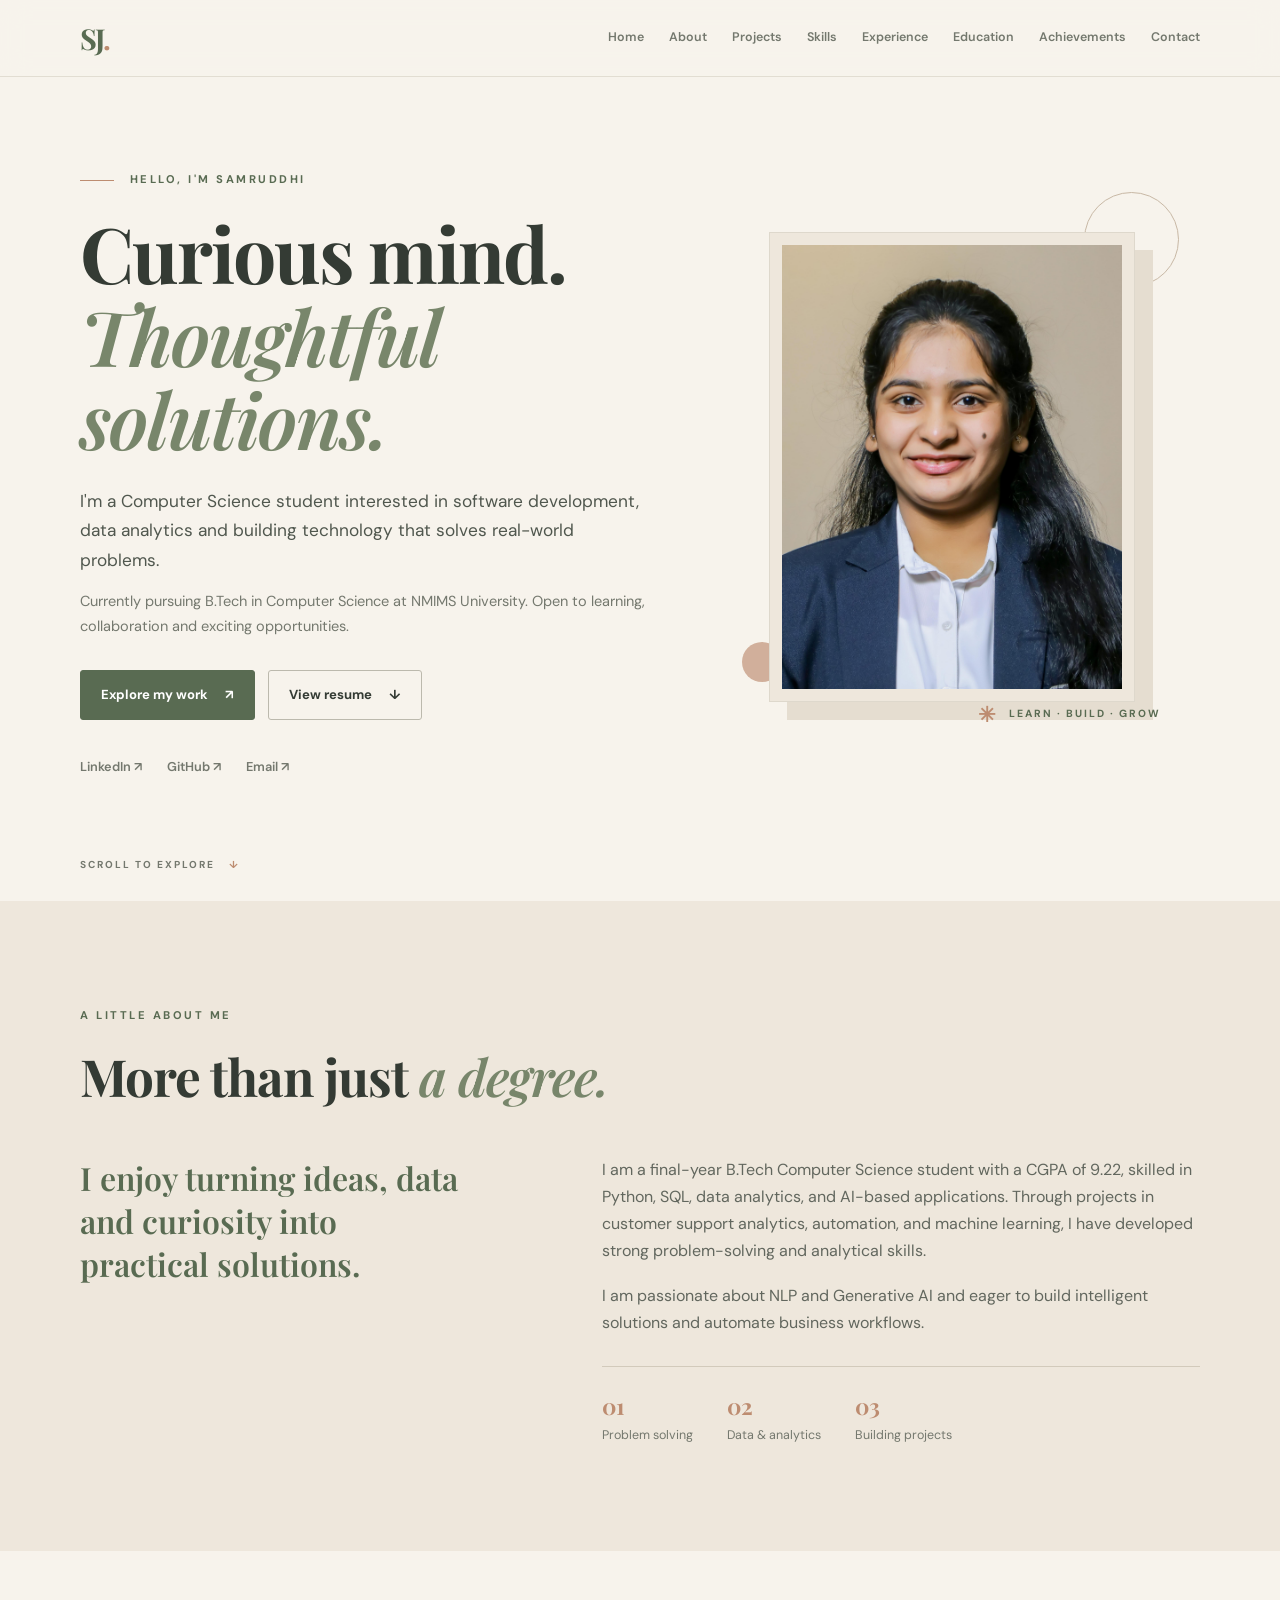
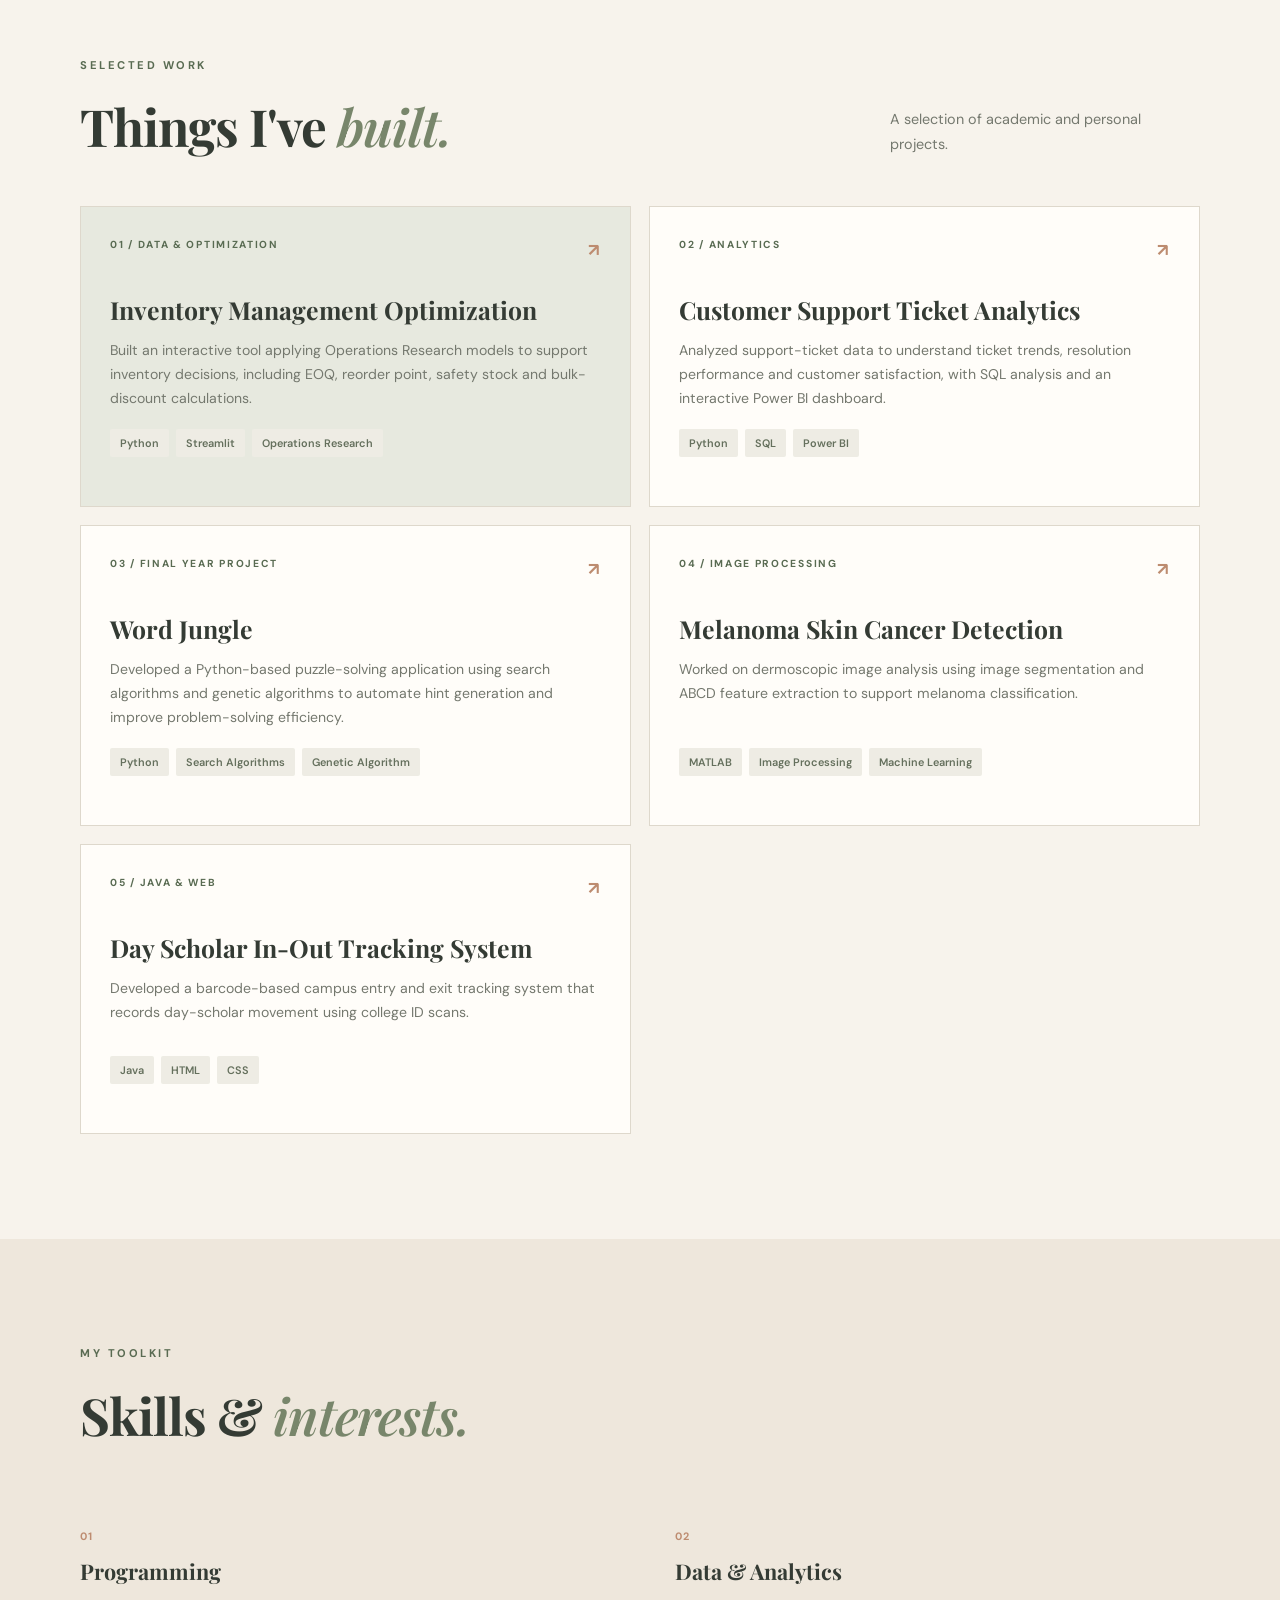
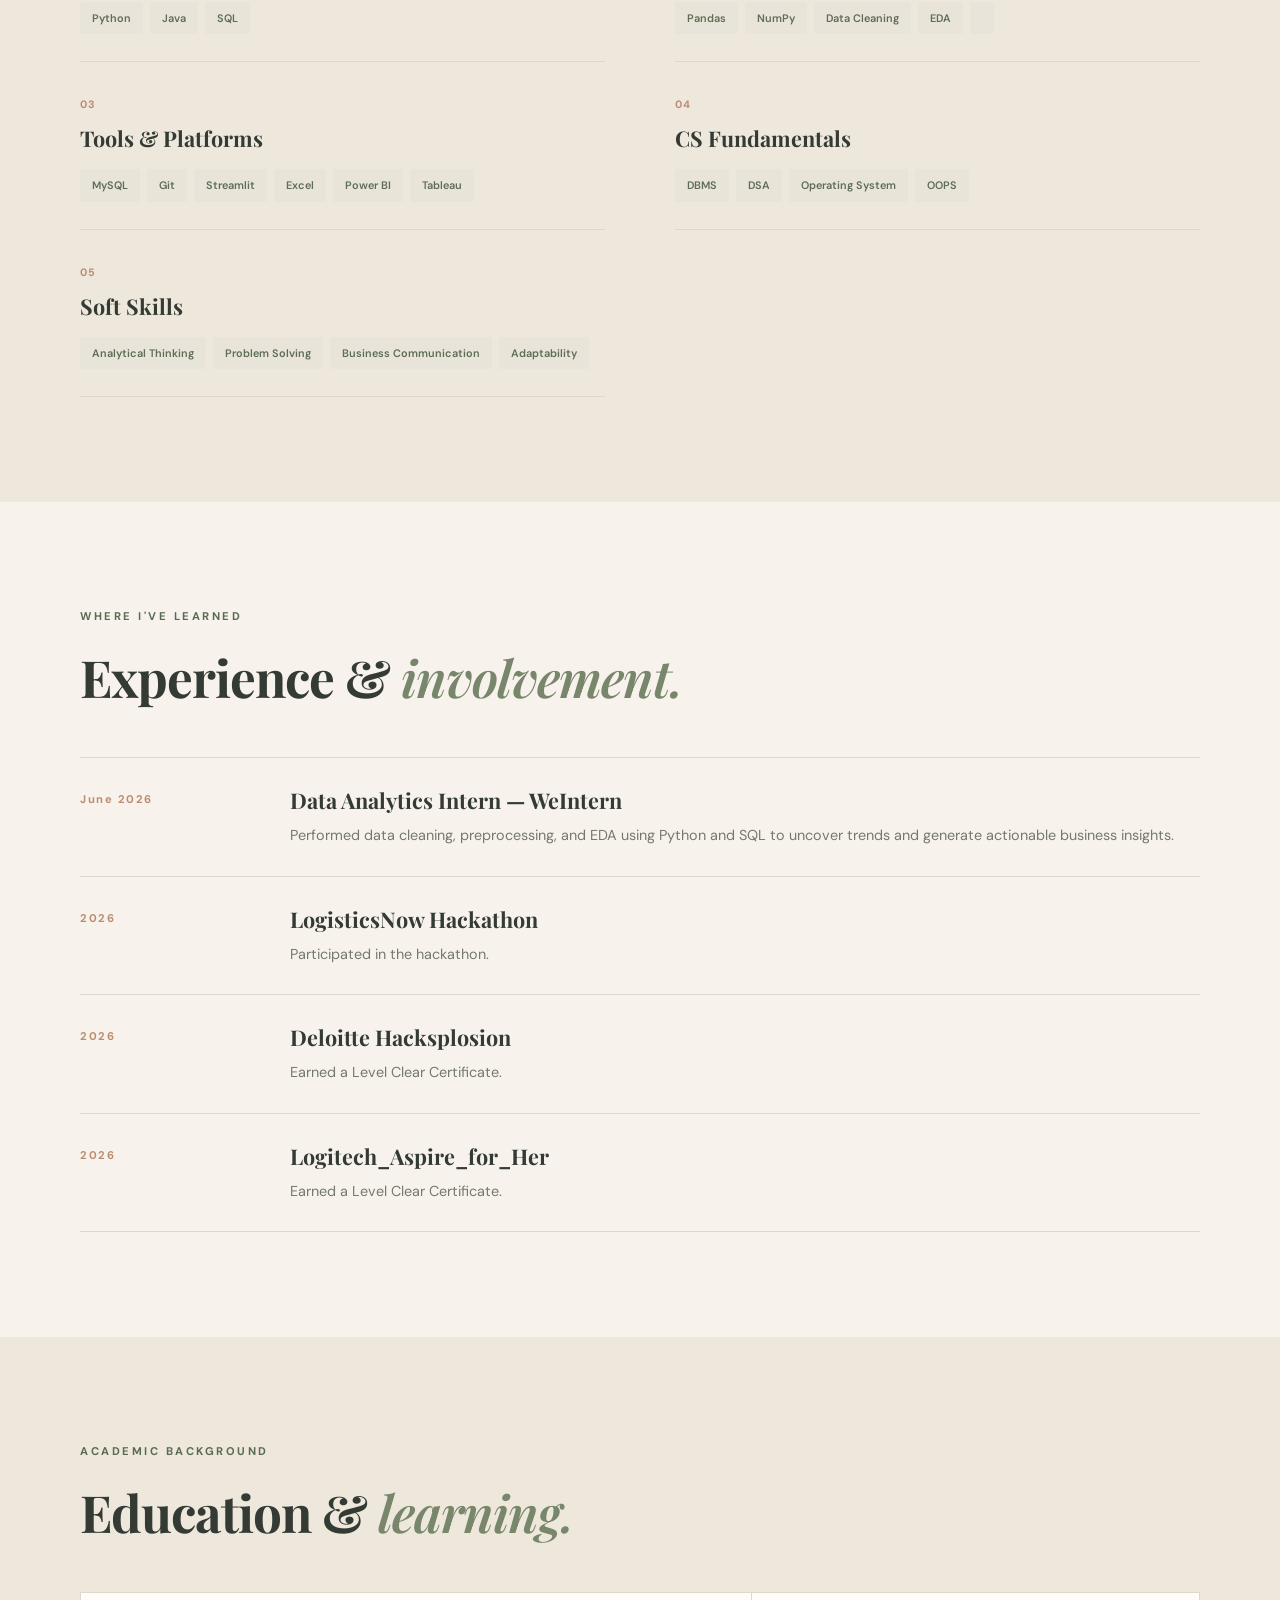
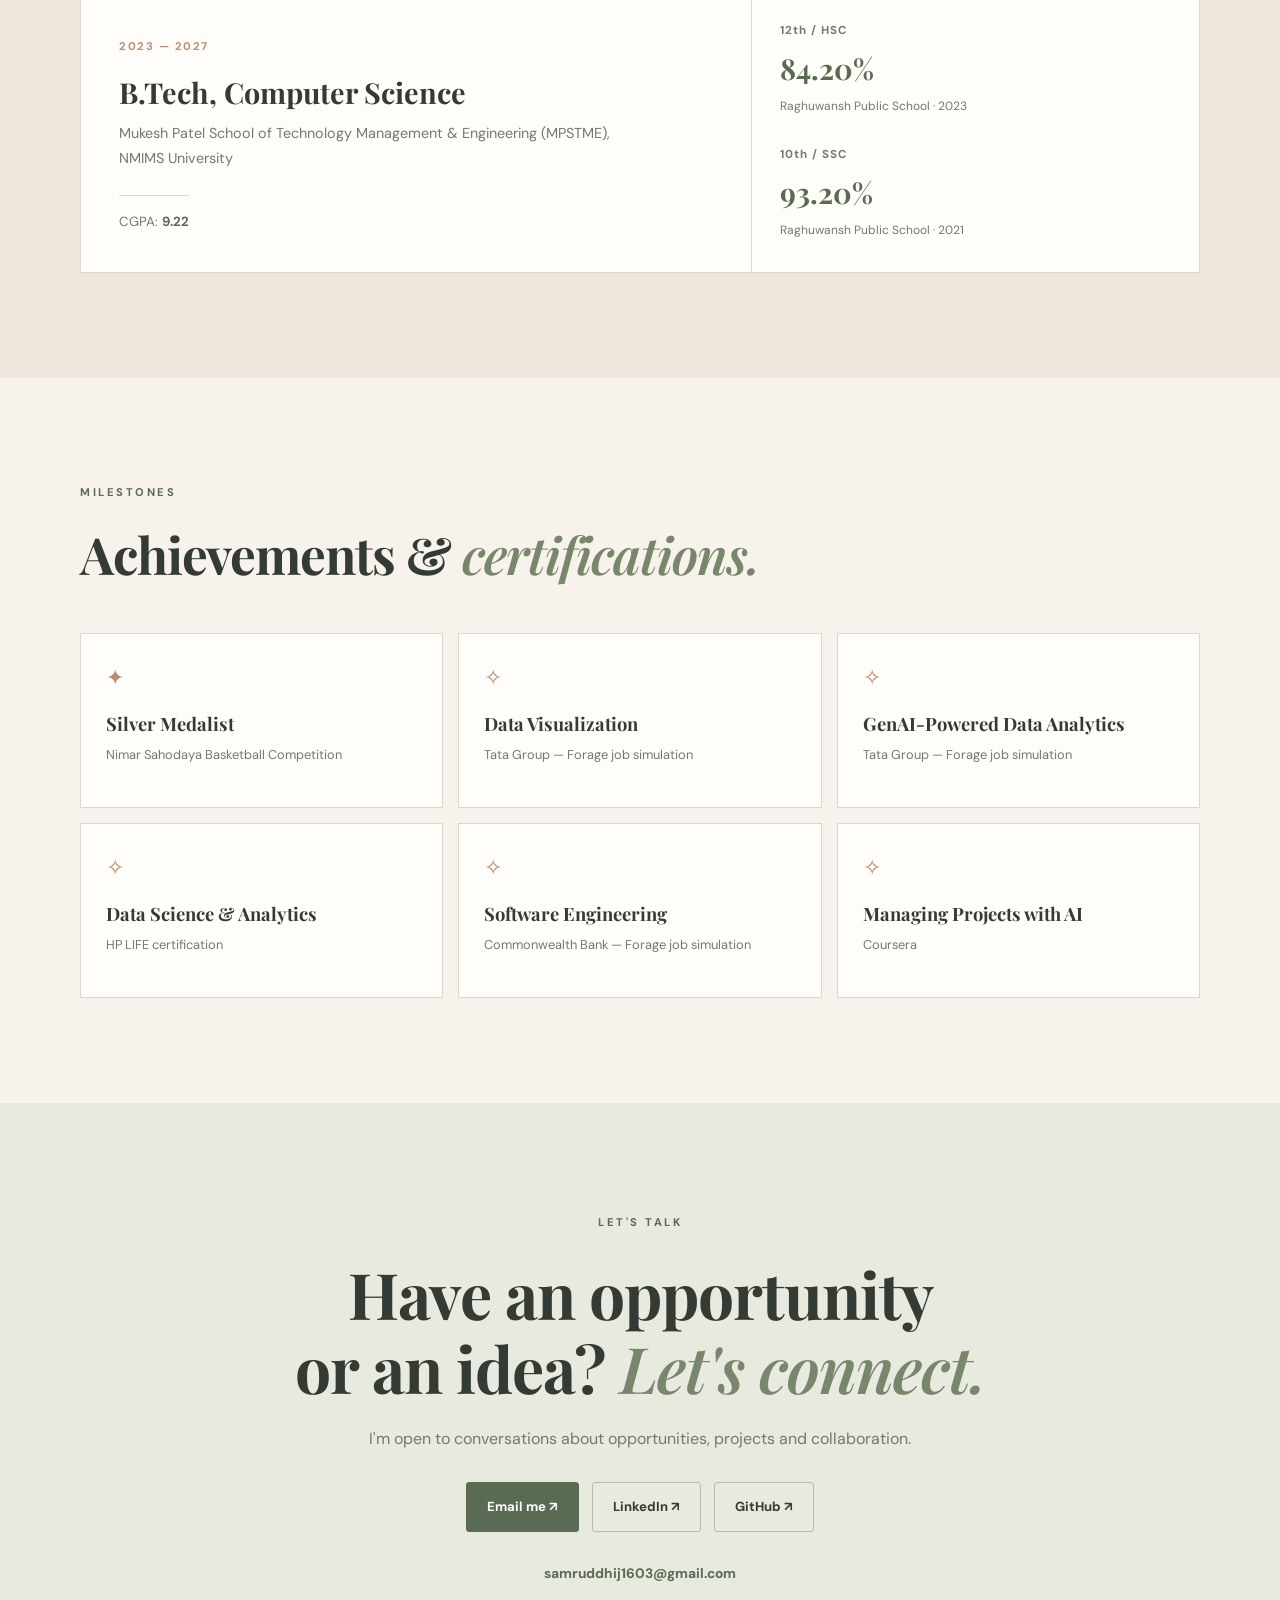
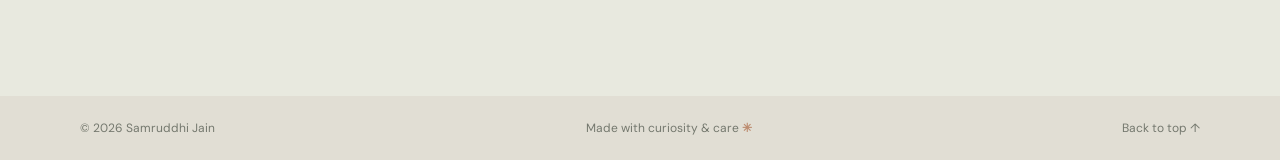
==== commit db572793: "Update portfolio" ====
--- a/index.html
+++ b/index.html
@@ -61,8 +61,8 @@
         <div class="about-grid">
           <p class="about-statement">I enjoy turning ideas, data and curiosity into practical solutions.</p>
           <div class="about-body">
-            <p>I'm Samruddhi, a final-year B.Tech Computer Science student at Mukesh Patel School of Technology Management & Engineering, NMIMS University. I enjoy exploring how technology, analytics and thoughtful design can make everyday processes better.</p>
-            <p>From building analytical dashboards and optimization tools to working on software and academic projects, I learn best by creating things and improving them through experimentation.</p>
+            <p>I am a final-year B.Tech Computer Science student with a CGPA of 9.22, skilled in Python, SQL, data analytics, and AI-based applications. Through projects in customer support analytics, automation, and machine learning, I have developed strong problem-solving and analytical skills.</p>
+            <p>I am passionate about NLP and Generative AI and eager to build intelligent solutions and automate business workflows. </p>
             <div class="quick-facts">
               <div><strong>01</strong><span>Problem solving</span></div>
               <div><strong>02</strong><span>Data & analytics</span></div>
@@ -75,52 +75,45 @@
 
     <section class="section" id="projects">
       <div class="wrap">
-        <div class="section-heading heading-row"><div><p class="eyebrow">SELECTED WORK</p><h2>Things I've <em>built.</em></h2></div><p class="heading-note">A selection of academic and personal projects. Replace or add links as your work evolves.</p></div>
+        <div class="section-heading heading-row"><div><p class="eyebrow">SELECTED WORK</p><h2>Things I've <em>built.</em></h2></div><p class="heading-note">A selection of academic and personal projects.</p></div>
         <div class="project-grid">
           <article class="project-card featured">
             <div class="project-top"><span class="project-number">01 / DATA & OPTIMIZATION</span><span class="project-symbol">↗</span></div>
             <h3>Inventory Management Optimization</h3>
             <p>Built an interactive tool applying Operations Research models to support inventory decisions, including EOQ, reorder point, safety stock and bulk-discount calculations.</p>
             <div class="tags"><span>Python</span><span>Streamlit</span><span>Operations Research</span></div>
-            <a class="text-link" href="https://github.com/Samruddhijain1" target="_blank" rel="noopener">Add project repository ↗</a>
+            <a class="text-link" href="https://github.com/Samruddhijain1" target="_blank" rel="noopener"></a>
           </article>
           <article class="project-card">
             <div class="project-top"><span class="project-number">02 / ANALYTICS</span><span class="project-symbol">↗</span></div>
             <h3>Customer Support Ticket Analytics</h3>
             <p>Analyzed support-ticket data to understand ticket trends, resolution performance and customer satisfaction, with SQL analysis and an interactive Power BI dashboard.</p>
             <div class="tags"><span>Python</span><span>SQL</span><span>Power BI</span></div>
-            <a class="text-link" href="https://github.com/Samruddhijain1" target="_blank" rel="noopener">Add project repository ↗</a>
+            <a class="text-link" href="https://github.com/Samruddhijain1" target="_blank" rel="noopener"></a>
           </article>
           <article class="project-card">
             <div class="project-top"><span class="project-number">03 / FINAL YEAR PROJECT</span><span class="project-symbol">↗</span></div>
-            <h3>Secure Key Transfer Through Video Steganography</h3>
-            <p>Exploring temporal frame duplication and error-correction techniques to transfer a 256-bit cryptographic key through video.</p>
-            <div class="tags"><span>Python</span><span>Video Processing</span><span>Hamming Code</span></div>
-            <a class="text-link" href="https://github.com/Samruddhijain1" target="_blank" rel="noopener">Add project repository ↗</a>
+            <h3>Word Jungle</h3>
+            <p>Developed a Python-based puzzle-solving application using search algorithms and genetic algorithms 
+to automate hint generation and improve problem-solving efficiency. </p>
+            <div class="tags"><span>Python</span><span>Search Algorithms</span><span>Genetic Algorithm</span></div>
+            <a class="text-link" href="https://github.com/Samruddhijain1" target="_blank" rel="noopener"></a>
           </article>
           <article class="project-card">
-            <div class="project-top"><span class="project-number">04 / NLP</span><span class="project-symbol">↗</span></div>
-            <h3>Financial Document Entity Extraction</h3>
-            <p>Created an NLP-based application to extract financial entities from unstructured PDF documents and export structured results in CSV and JSON formats.</p>
-            <div class="tags"><span>Python</span><span>NLP</span><span>PDF Extraction</span></div>
-            <a class="text-link" href="https://github.com/Samruddhijain1" target="_blank" rel="noopener">Add project repository ↗</a>
+            <div class="project-top"><span class="project-number">04 / IMAGE PROCESSING</span><span class="project-symbol">↗</span></div>
+            <h3>Melanoma Skin Cancer Detection</h3>
+            <p>Worked on dermoscopic image analysis using image segmentation and ABCD feature extraction to support melanoma classification.</p>
+            <div class="tags"><span>MATLAB</span><span>Image Processing</span><span>Machine Learning</span></div>
+            <a class="text-link" href="https://github.com/Samruddhijain1" target="_blank" rel="noopener"></a>
           </article>
           <article class="project-card">
             <div class="project-top"><span class="project-number">05 / JAVA & WEB</span><span class="project-symbol">↗</span></div>
             <h3>Day Scholar In-Out Tracking System</h3>
             <p>Developed a barcode-based campus entry and exit tracking system that records day-scholar movement using college ID scans.</p>
             <div class="tags"><span>Java</span><span>HTML</span><span>CSS</span></div>
-            <a class="text-link" href="https://github.com/Samruddhijain1" target="_blank" rel="noopener">Add project repository ↗</a>
-          </article>
-          <article class="project-card">
-            <div class="project-top"><span class="project-number">06 / IMAGE PROCESSING</span><span class="project-symbol">↗</span></div>
-            <h3>Melanoma Skin Cancer Detection</h3>
-            <p>Worked on dermoscopic image analysis using image segmentation and ABCD feature extraction to support melanoma classification.</p>
-            <div class="tags"><span>MATLAB</span><span>Image Processing</span><span>Machine Learning</span></div>
-            <a class="text-link" href="https://github.com/Samruddhijain1" target="_blank" rel="noopener">Add project repository ↗</a>
+            <a class="text-link" href="https://github.com/Samruddhijain1" target="_blank" rel="noopener"></a>
           </article>
         </div>
-        <p class="edit-hint">Tip: Update each repository URL with the direct GitHub link for that project.</p>
       </div>
     </section>
 
@@ -128,10 +121,11 @@
       <div class="wrap">
         <div class="section-heading"><p class="eyebrow">MY TOOLKIT</p><h2>Skills & <em>interests.</em></h2></div>
         <div class="skills-grid">
-          <div class="skill-group"><span class="skill-index">01</span><h3>Programming</h3><div class="tags"><span>Python</span><span>Java</span><span>C++</span><span>SQL</span><span>JavaScript</span></div></div>
-          <div class="skill-group"><span class="skill-index">02</span><h3>Data & Analytics</h3><div class="tags"><span>Pandas</span><span>NumPy</span><span>Data Cleaning</span><span>EDA</span><span>Excel</span><span>Power BI</span><span>Tableau</span></div></div>
-          <div class="skill-group"><span class="skill-index">03</span><h3>Tools & Platforms</h3><div class="tags"><span>MySQL</span><span>Git & GitHub</span><span>Streamlit</span><span>MATLAB</span><span>Figma</span><span>VS Code</span></div></div>
-          <div class="skill-group"><span class="skill-index">04</span><h3>Core & Professional</h3><div class="tags"><span>DBMS</span><span>DSA</span><span>Operations Research</span><span>Analytical Thinking</span><span>Communication</span><span>Teamwork</span></div></div>
+          <div class="skill-group"><span class="skill-index">01</span><h3>Programming</h3><div class="tags"><span>Python</span><span>Java</span><span>SQL</span></div></div>
+          <div class="skill-group"><span class="skill-index">02</span><h3>Data & Analytics</h3><div class="tags"><span>Pandas</span><span>NumPy</span><span>Data Cleaning</span><span>EDA</span><span><Scikit-Learn></Scikit-Learn></span></div></div>
+          <div class="skill-group"><span class="skill-index">03</span><h3>Tools & Platforms</h3><div class="tags"><span>MySQL</span><span>Git</span><span>Streamlit</span><span>Excel</span><span>Power BI</span><span>Tableau</span></div></div>
+          <div class="skill-group"><span class="skill-index">04</span><h3>CS Fundamentals</h3><div class="tags"><span>DBMS</span><span>DSA</span><span>Operating System</span><span>OOPS</span></div></div>
+          <div class="skill-group"><span class="skill-index">05</span><h3>Soft Skills</h3><div class="tags"><span>Analytical Thinking</span><span>Problem Solving</span><span>Business Communication</span><span>Adaptability </span></div></div>
         </div>
       </div>
     </section>
@@ -140,9 +134,10 @@
       <div class="wrap">
         <div class="section-heading"><p class="eyebrow">WHERE I'VE LEARNED</p><h2>Experience & <em>involvement.</em></h2></div>
         <div class="experience-list">
-          <article class="experience-item"><div class="experience-date">ADD DATES</div><div><h3>Data Analytics Intern — WeIntern</h3><p class="muted">Add your exact internship dates, responsibilities, tools and measurable outcomes here. Keep only if this reflects your completed experience.</p></div></article>
-          <article class="experience-item"><div class="experience-date">2026</div><div><h3>LogisticsNow Hackathon</h3><p class="muted">Participated in the hackathon. Add your team name, solution and outcome if relevant.</p></div></article>
-          <article class="experience-item"><div class="experience-date">2026</div><div><h3>Deloitte Hacksplosion</h3><p class="muted">Earned a Level Clear Certificate. Add a short description of the challenge or track you completed.</p></div></article>
+          <article class="experience-item"><div class="experience-date">June 2026</div><div><h3>Data Analytics Intern — WeIntern</h3><p class="muted">Performed data cleaning, preprocessing, and EDA using Python and SQL to uncover trends and generate actionable business insights.</p></div></article>
+          <article class="experience-item"><div class="experience-date">2026</div><div><h3>LogisticsNow Hackathon</h3><p class="muted">Participated in the hackathon. </p></div></article>
+          <article class="experience-item"><div class="experience-date">2026</div><div><h3>Deloitte Hacksplosion</h3><p class="muted">Earned a Level Clear Certificate.</p></div></article>
+          <article class="experience-item"><div class="experience-date">2026</div><div><h3>Logitech_Aspire_for_Her</h3><p class="muted">Earned a Level Clear Certificate.</p></div></article>
         </div>
       </div>
     </section>
@@ -151,10 +146,9 @@
       <div class="wrap">
         <div class="section-heading"><p class="eyebrow">ACADEMIC BACKGROUND</p><h2>Education & <em>learning.</em></h2></div>
         <div class="education-card">
-          <div class="education-main"><span class="education-period">2023 — 2027</span><h3>B.Tech, Computer Science</h3><p>Mukesh Patel School of Technology Management & Engineering (MPSTME), NMIMS University</p><span class="education-detail">CGPA: <strong>[ADD YOUR CGPA]</strong></span></div>
-          <div class="education-side"><div><span>12th / HSC</span><strong>[ADD %]</strong><small>Raghuwansh Public School · 2023</small></div><div><span>10th / SSC</span><strong>[ADD %]</strong><small>Raghuwansh Public School · 2021</small></div></div>
+          <div class="education-main"><span class="education-period">2023 — 2027</span><h3>B.Tech, Computer Science</h3><p>Mukesh Patel School of Technology Management & Engineering (MPSTME), NMIMS University</p><span class="education-detail">CGPA: <strong>9.22</strong></span></div>
+          <div class="education-side"><div><span>12th / HSC</span><strong>84.20%</strong><small>Raghuwansh Public School · 2023</small></div><div><span>10th / SSC</span><strong>93.20%</strong><small>Raghuwansh Public School · 2021</small></div></div>
         </div>
-        <p class="edit-hint">Replace the bracketed values with your current, verified academic scores.</p>
       </div>
     </section>
 
@@ -167,7 +161,7 @@
           <article class="achievement-card"><span class="achievement-icon">✧</span><h3>GenAI-Powered Data Analytics</h3><p>Tata Group — Forage job simulation</p></article>
           <article class="achievement-card"><span class="achievement-icon">✧</span><h3>Data Science & Analytics</h3><p>HP LIFE certification</p></article>
           <article class="achievement-card"><span class="achievement-icon">✧</span><h3>Software Engineering</h3><p>Commonwealth Bank — Forage job simulation</p></article>
-          <article class="achievement-card"><span class="achievement-icon">✧</span><h3>Hackathon Recognition</h3><p>Deloitte Hacksplosion 2026 — Level Clear Certificate</p></article>
+          <article class="achievement-card"><span class="achievement-icon">✧</span><h3>Managing Projects with AI</h3><p>Coursera</p></article>
         </div>
       </div>
     </section>
